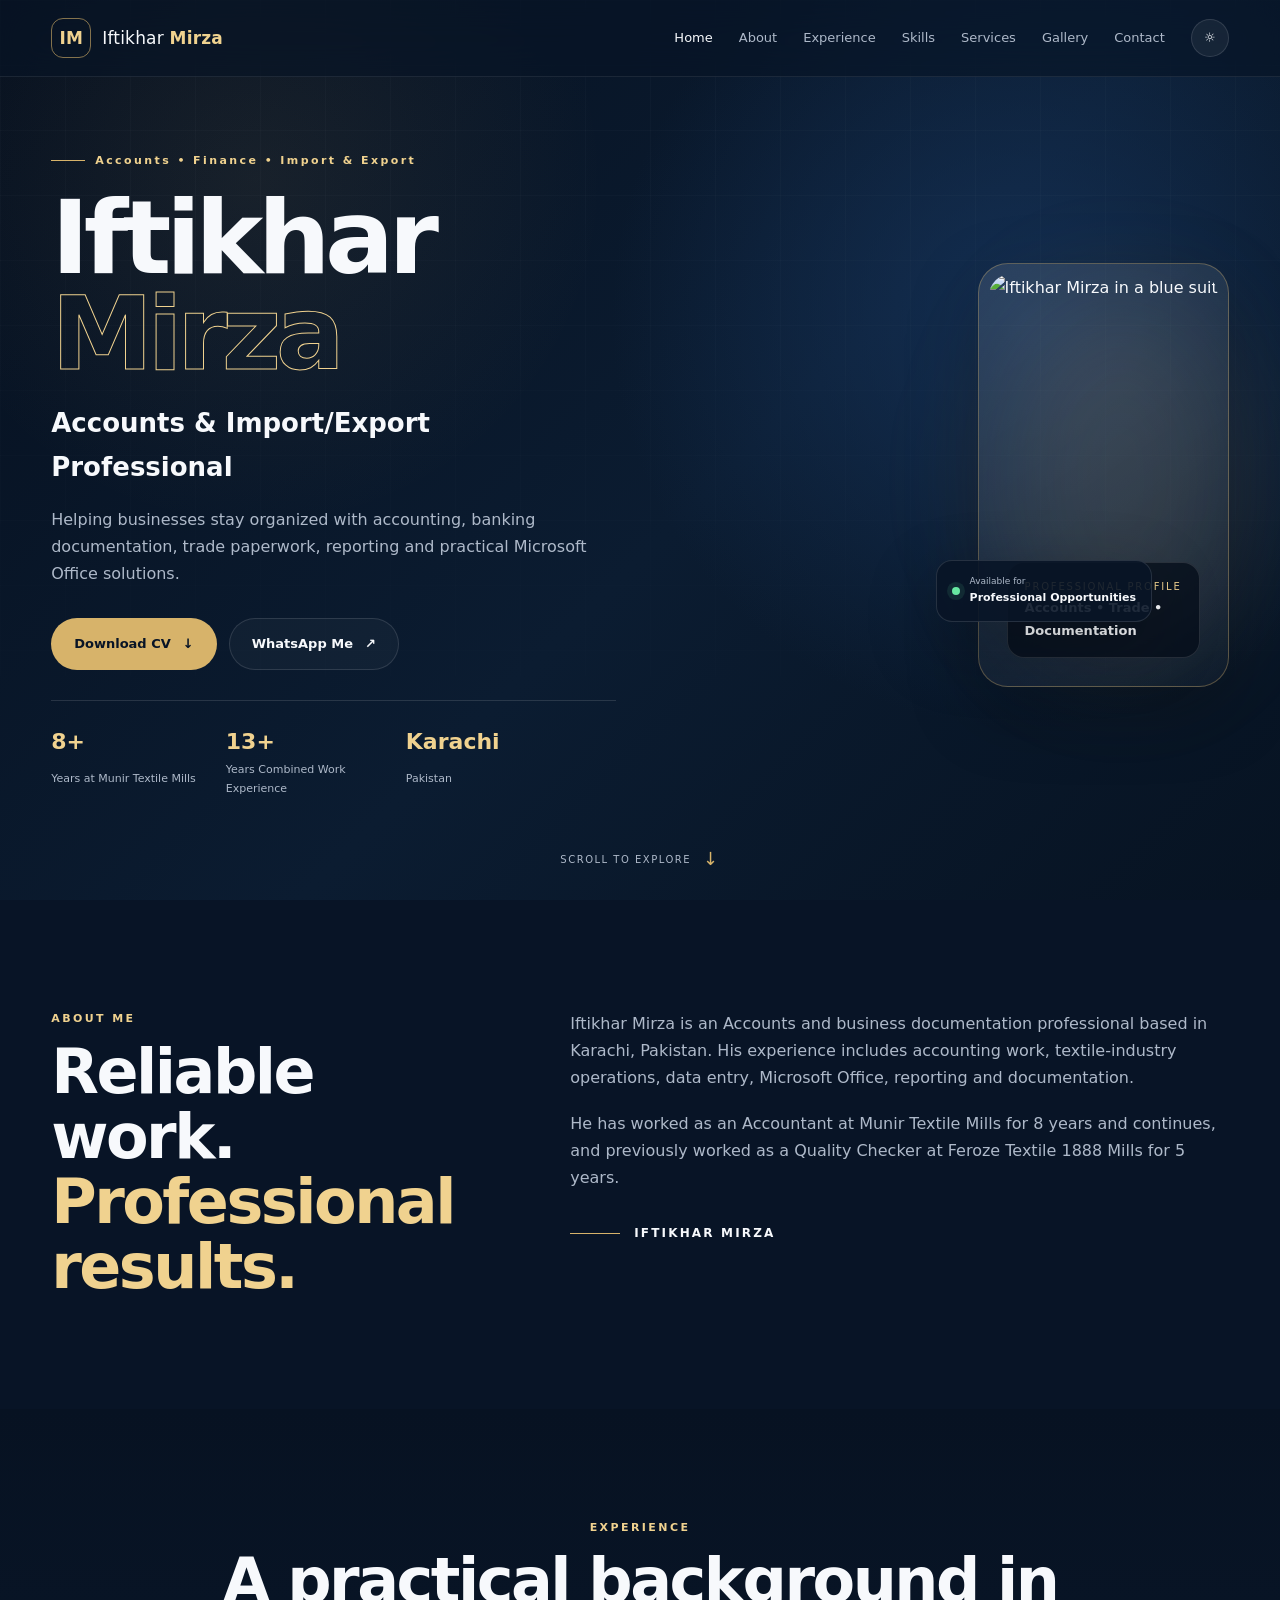
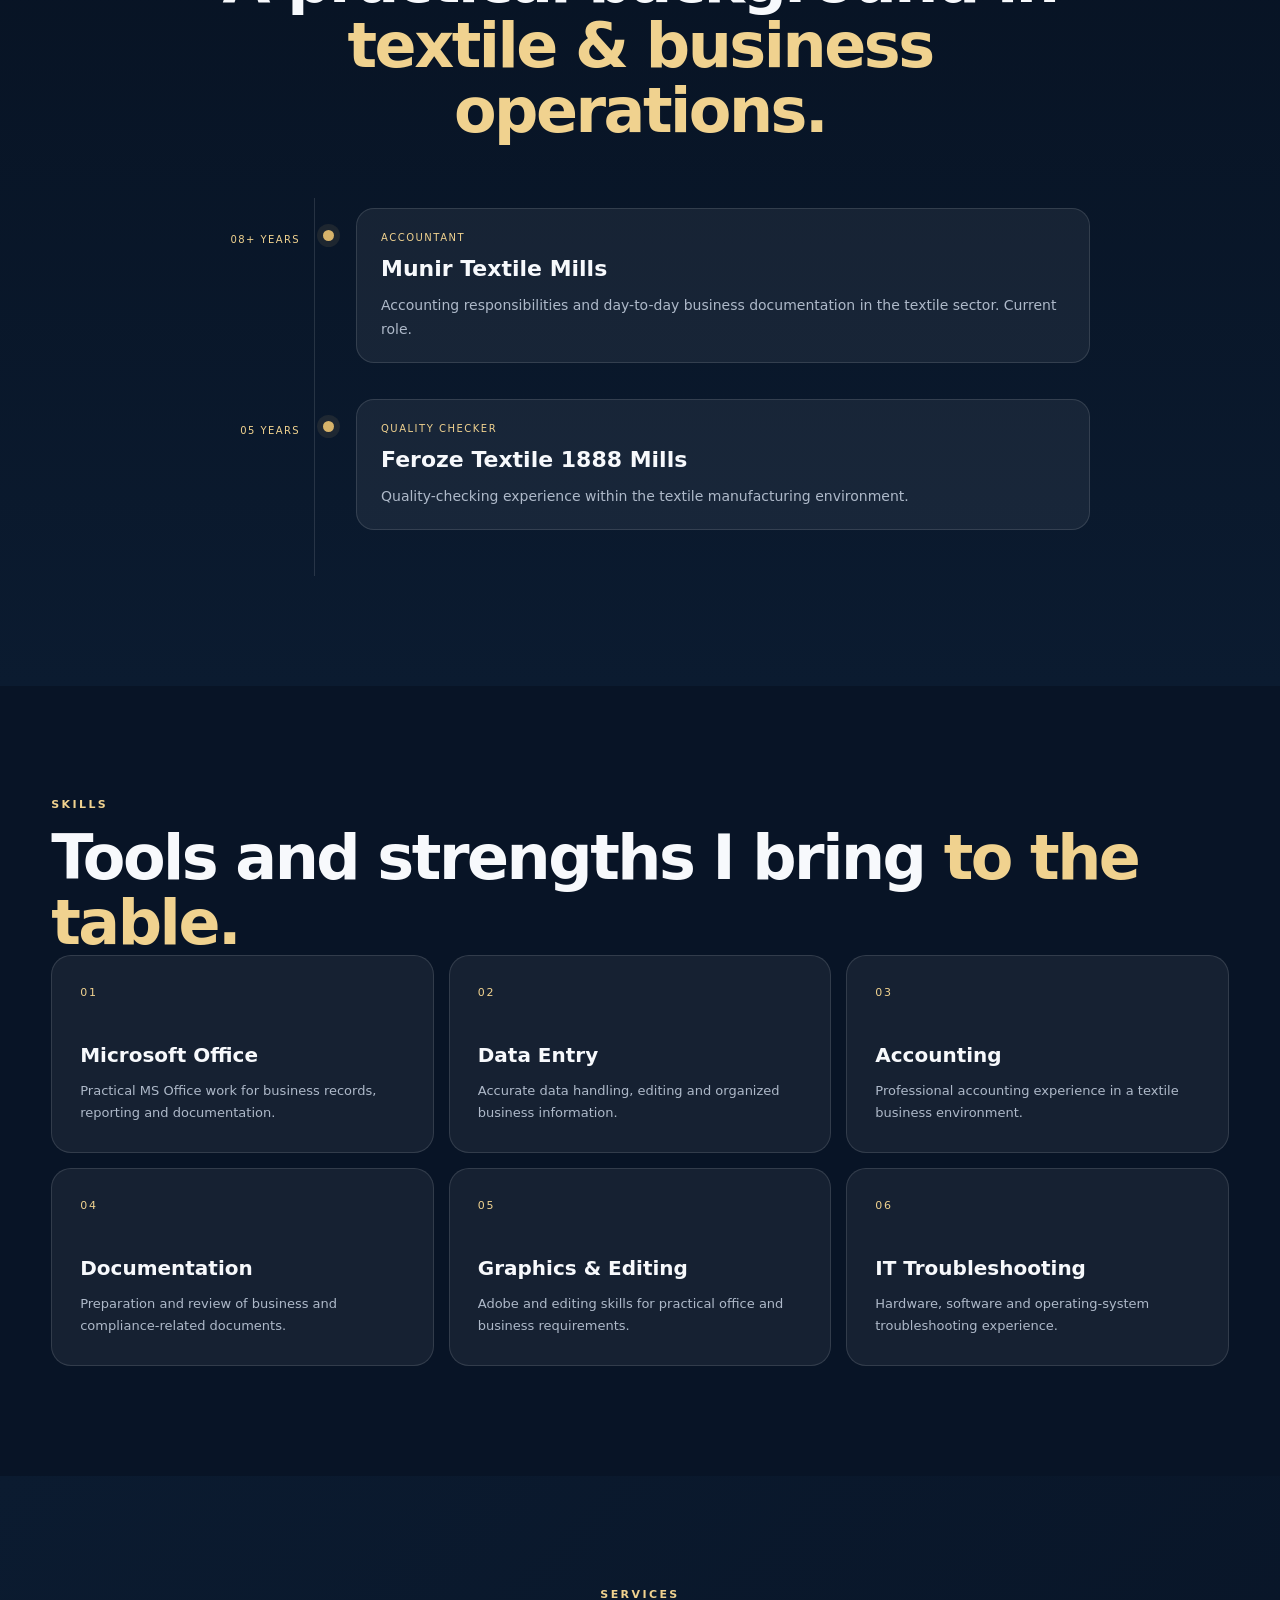
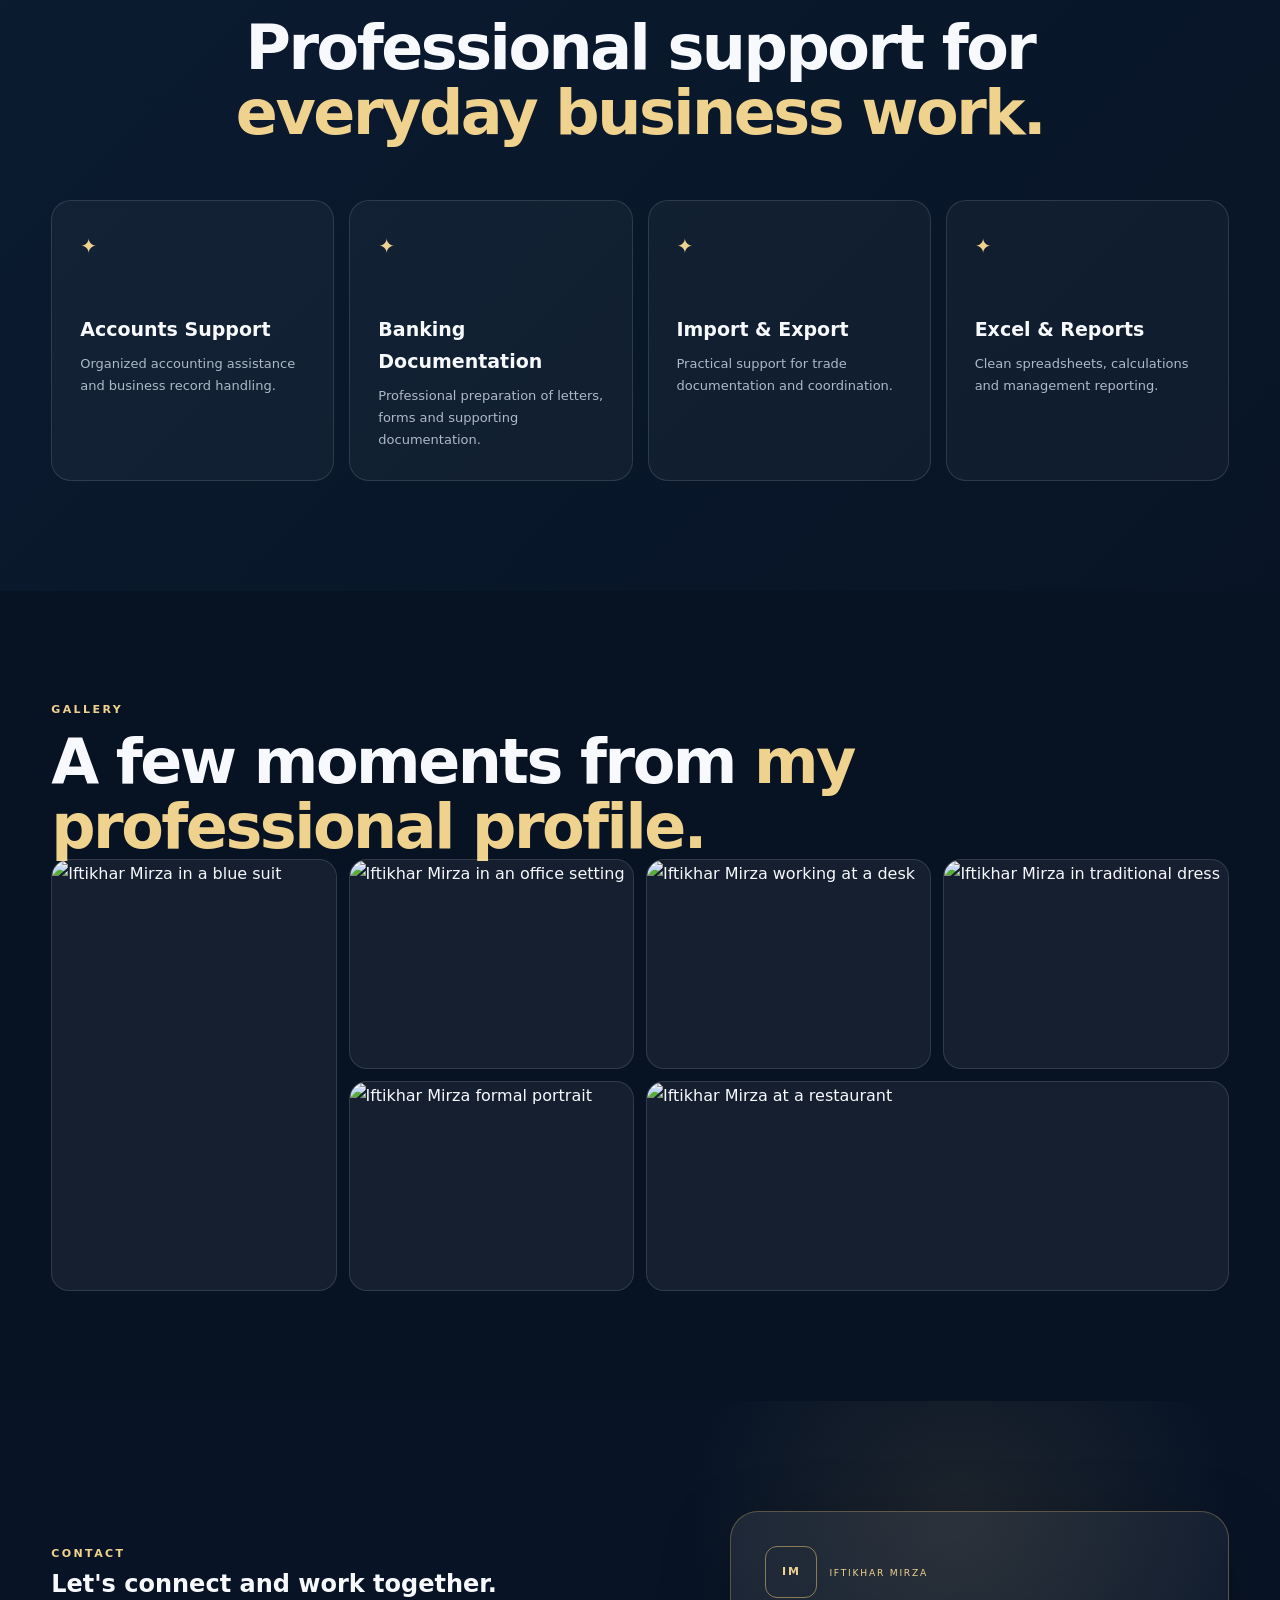
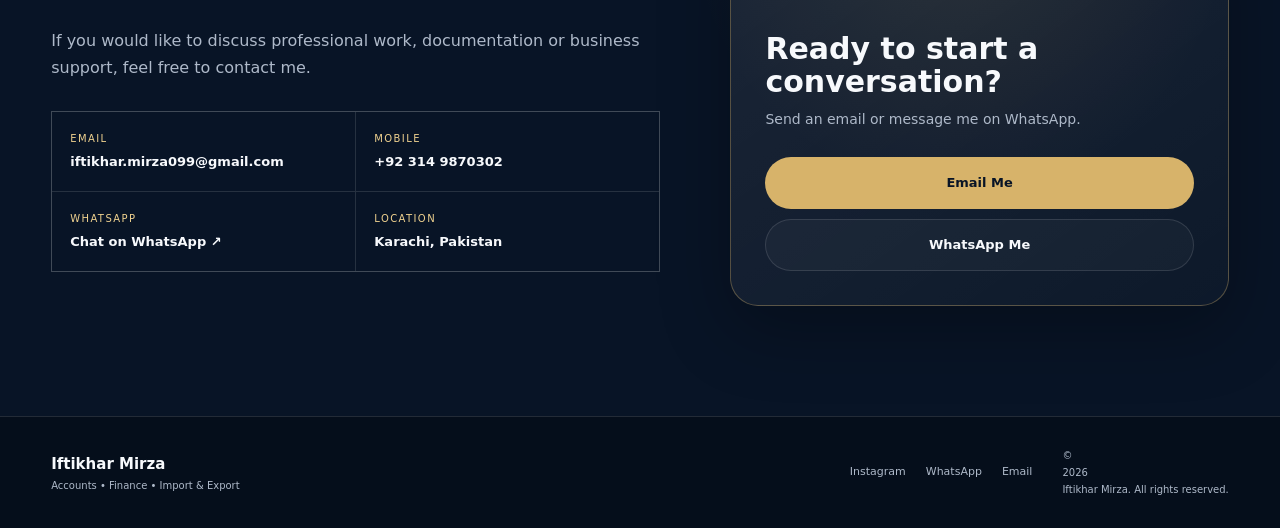
==== index.html @ 3fedbdc5 "Add files via upload" ====
<!DOCTYPE html>
<html lang="en">
<head>
  <meta charset="UTF-8" />
  <meta name="viewport" content="width=device-width, initial-scale=1.0" />
  <meta name="description" content="Iftikhar Mirza — Accounts, Finance and Import/Export professional based in Karachi, Pakistan." />
  <meta name="keywords" content="Iftikhar Mirza, Accounts, Finance, Import Export, Banking Documentation, Excel, Karachi" />
  <meta name="author" content="Iftikhar Mirza" />
  <meta name="theme-color" content="#081426" />
  <meta property="og:title" content="Iftikhar Mirza | Accounts & Import/Export Professional" />
  <meta property="og:description" content="Professional portfolio of Iftikhar Mirza." />
  <meta property="og:type" content="website" />
  <meta property="og:image" content="images/hero.jpg" />
  <title>Iftikhar Mirza | Accounts & Import/Export Professional</title>
  <link rel="icon" href="favicon.svg" type="image/svg+xml" />
  <link rel="stylesheet" href="style.css" />
</head>
<body>
  <div class="scroll-progress" id="scrollProgress"></div>

  <header class="site-header" id="top">
    <nav class="nav container">
      <a class="brand" href="#home" aria-label="Iftikhar Mirza home">
        <span class="brand-mark">IM</span>
        <span class="brand-text">Iftikhar <strong>Mirza</strong></span>
      </a>

      <button class="nav-toggle" id="navToggle" aria-label="Open menu" aria-expanded="false">
        <span></span><span></span><span></span>
      </button>

      <div class="nav-links" id="navLinks">
        <a class="active" href="#home">Home</a>
        <a href="#about">About</a>
        <a href="#experience">Experience</a>
        <a href="#skills">Skills</a>
        <a href="#services">Services</a>
        <a href="#gallery">Gallery</a>
        <a href="#contact">Contact</a>
        <button class="theme-toggle" id="themeToggle" aria-label="Toggle theme">☼</button>
      </div>
    </nav>
  </header>

  <main>
    <section class="hero" id="home">
      <div class="hero-bg"></div>
      <div class="container hero-grid">
        <div class="hero-copy reveal">
          <div class="eyebrow"><span></span> Accounts • Finance • Import & Export</div>
          <h1>Iftikhar <em>Mirza</em></h1>
          <p class="hero-title">Accounts & Import/Export Professional</p>
          <p class="hero-description">
            Helping businesses stay organized with accounting, banking documentation,
            trade paperwork, reporting and practical Microsoft Office solutions.
          </p>

          <div class="hero-actions">
            <a class="btn btn-primary" href="assets/iftikhar-cv.pdf" download>Download CV <span>↓</span></a>
            <a class="btn btn-outline" href="https://wa.me/923149870302" target="_blank" rel="noopener">WhatsApp Me <span>↗</span></a>
          </div>

          <div class="hero-meta">
            <div><strong>8+</strong><span>Years at Munir Textile Mills</span></div>
            <div><strong>13+</strong><span>Years Combined Work Experience</span></div>
            <div><strong>Karachi</strong><span>Pakistan</span></div>
          </div>
        </div>

        <div class="hero-photo-wrap reveal">
          <div class="photo-glow"></div>
          <div class="photo-frame">
            <img src="images/hero.jpg" alt="Iftikhar Mirza in a blue suit" />
            <div class="photo-caption">
              <span>Professional Profile</span>
              <strong>Accounts • Trade • Documentation</strong>
            </div>
          </div>
          <div class="floating-card">
            <span class="dot"></span>
            <div><small>Available for</small><strong>Professional Opportunities</strong></div>
          </div>
        </div>
      </div>
      <a class="scroll-hint" href="#about" aria-label="Scroll to about">Scroll to explore <span>↓</span></a>
    </section>

    <section class="section about" id="about">
      <div class="container two-col">
        <div class="section-heading reveal">
          <p class="kicker">ABOUT ME</p>
          <h2>Reliable work. <span>Professional results.</span></h2>
        </div>
        <div class="about-copy reveal">
          <p>
            Iftikhar Mirza is an Accounts and business documentation professional based in
            Karachi, Pakistan. His experience includes accounting work, textile-industry
            operations, data entry, Microsoft Office, reporting and documentation.
          </p>
          <p>
            He has worked as an Accountant at Munir Textile Mills for 8 years and continues,
            and previously worked as a Quality Checker at Feroze Textile 1888 Mills for 5 years.
          </p>
          <div class="signature-line"><span></span><strong>IFTIKHAR MIRZA</strong></div>
        </div>
      </div>
    </section>

    <section class="section dark-section" id="experience">
      <div class="container">
        <div class="section-heading centered reveal">
          <p class="kicker">EXPERIENCE</p>
          <h2>A practical background in <span>textile & business operations.</span></h2>
        </div>

        <div class="timeline">
          <article class="timeline-item reveal">
            <div class="timeline-year">08+ YEARS</div>
            <div class="timeline-dot"></div>
            <div class="timeline-card">
              <p class="role">Accountant</p>
              <h3>Munir Textile Mills</h3>
              <p>Accounting responsibilities and day-to-day business documentation in the textile sector. Current role.</p>
            </div>
          </article>

          <article class="timeline-item reveal">
            <div class="timeline-year">05 YEARS</div>
            <div class="timeline-dot"></div>
            <div class="timeline-card">
              <p class="role">Quality Checker</p>
              <h3>Feroze Textile 1888 Mills</h3>
              <p>Quality-checking experience within the textile manufacturing environment.</p>
            </div>
          </article>
        </div>
      </div>
    </section>

    <section class="section" id="skills">
      <div class="container">
        <div class="section-heading reveal">
          <p class="kicker">SKILLS</p>
          <h2>Tools and strengths I bring <span>to the table.</span></h2>
        </div>

        <div class="skill-grid">
          <article class="skill-card reveal"><div class="icon">01</div><h3>Microsoft Office</h3><p>Practical MS Office work for business records, reporting and documentation.</p></article>
          <article class="skill-card reveal"><div class="icon">02</div><h3>Data Entry</h3><p>Accurate data handling, editing and organized business information.</p></article>
          <article class="skill-card reveal"><div class="icon">03</div><h3>Accounting</h3><p>Professional accounting experience in a textile business environment.</p></article>
          <article class="skill-card reveal"><div class="icon">04</div><h3>Documentation</h3><p>Preparation and review of business and compliance-related documents.</p></article>
          <article class="skill-card reveal"><div class="icon">05</div><h3>Graphics & Editing</h3><p>Adobe and editing skills for practical office and business requirements.</p></article>
          <article class="skill-card reveal"><div class="icon">06</div><h3>IT Troubleshooting</h3><p>Hardware, software and operating-system troubleshooting experience.</p></article>
        </div>
      </div>
    </section>

    <section class="section services" id="services">
      <div class="container">
        <div class="section-heading centered reveal">
          <p class="kicker">SERVICES</p>
          <h2>Professional support for <span>everyday business work.</span></h2>
        </div>

        <div class="service-grid">
          <article class="service-card reveal"><span>✦</span><h3>Accounts Support</h3><p>Organized accounting assistance and business record handling.</p></article>
          <article class="service-card reveal"><span>✦</span><h3>Banking Documentation</h3><p>Professional preparation of letters, forms and supporting documentation.</p></article>
          <article class="service-card reveal"><span>✦</span><h3>Import & Export</h3><p>Practical support for trade documentation and coordination.</p></article>
          <article class="service-card reveal"><span>✦</span><h3>Excel & Reports</h3><p>Clean spreadsheets, calculations and management reporting.</p></article>
        </div>
      </div>
    </section>

    <section class="section gallery" id="gallery">
      <div class="container">
        <div class="section-heading reveal">
          <p class="kicker">GALLERY</p>
          <h2>A few moments from <span>my professional profile.</span></h2>
        </div>
        <div class="gallery-grid">
          <figure class="gallery-item tall reveal"><img src="images/gallery/blue-suit.jpg" alt="Iftikhar Mirza in a blue suit" loading="lazy"></figure>
          <figure class="gallery-item reveal"><img src="images/gallery/executive-office.jpg" alt="Iftikhar Mirza in an office setting" loading="lazy"></figure>
          <figure class="gallery-item reveal"><img src="images/gallery/workspace.jpg" alt="Iftikhar Mirza working at a desk" loading="lazy"></figure>
          <figure class="gallery-item reveal"><img src="images/gallery/traditional.jpg" alt="Iftikhar Mirza in traditional dress" loading="lazy"></figure>
          <figure class="gallery-item reveal"><img src="images/gallery/dark-portrait.jpg" alt="Iftikhar Mirza formal portrait" loading="lazy"></figure>
          <figure class="gallery-item wide reveal"><img src="images/gallery/restaurant.jpg" alt="Iftikhar Mirza at a restaurant" loading="lazy"></figure>
        </div>
      </div>
    </section>

    <section class="section contact-section" id="contact">
      <div class="container contact-grid">
        <div class="contact-copy reveal">
          <p class="kicker">CONTACT</p>
          <h2>Let's connect and <span>work together.</span></h2>
          <p>If you would like to discuss professional work, documentation or business support, feel free to contact me.</p>

          <div class="contact-list">
            <a href="mailto:iftikhar.mirza099@gmail.com"><small>Email</small><strong>iftikhar.mirza099@gmail.com</strong></a>
            <a href="tel:+923149870302"><small>Mobile</small><strong>+92 314 9870302</strong></a>
            <a href="https://wa.me/923149870302" target="_blank" rel="noopener"><small>WhatsApp</small><strong>Chat on WhatsApp ↗</strong></a>
            <div><small>Location</small><strong>Karachi, Pakistan</strong></div>
          </div>
        </div>

        <div class="contact-card reveal">
          <div class="contact-card-top"><span>IM</span><small>IFTIKHAR MIRZA</small></div>
          <h3>Ready to start a conversation?</h3>
          <p>Send an email or message me on WhatsApp.</p>
          <div class="contact-buttons">
            <a class="btn btn-primary full" href="mailto:iftikhar.mirza099@gmail.com">Email Me</a>
            <a class="btn btn-outline full" href="https://wa.me/923149870302" target="_blank" rel="noopener">WhatsApp Me</a>
          </div>
        </div>
      </div>
    </section>
  </main>

  <footer class="footer">
    <div class="container footer-inner">
      <div><strong>Iftikhar Mirza</strong><span>Accounts • Finance • Import & Export</span></div>
      <div class="socials">
        <a href="https://www.instagram.com/mirzaiftikharh" target="_blank" rel="noopener">Instagram</a>
        <a href="https://wa.me/923149870302" target="_blank" rel="noopener">WhatsApp</a>
        <a href="mailto:iftikhar.mirza099@gmail.com">Email</a>
      </div>
      <p>© <span id="year"></span> Iftikhar Mirza. All rights reserved.</p>
    </div>
  </footer>

  <script src="script.js"></script>
</body>
</html>
---- style.css ----
:root{
  --navy:#081426;--navy2:#0d1d33;--blue:#17365f;--gold:#d7b36a;--gold2:#f0d28f;
  --white:#f7f9fc;--muted:#aeb9c9;--line:rgba(255,255,255,.12);--card:rgba(255,255,255,.06);
  --shadow:0 24px 70px rgba(0,0,0,.28);--radius:24px;
}
*{box-sizing:border-box;margin:0;padding:0}
html{scroll-behavior:smooth}
body{font-family:Inter,ui-sans-serif,system-ui,-apple-system,BlinkMacSystemFont,"Segoe UI",sans-serif;background:var(--navy);color:var(--white);line-height:1.7;overflow-x:hidden}
body.light{--navy:#f4f6f9;--navy2:#fff;--white:#0b1728;--muted:#536174;--line:rgba(8,20,38,.12);--card:rgba(8,20,38,.045);--shadow:0 24px 70px rgba(15,32,56,.13)}
a{color:inherit;text-decoration:none}
img{display:block;width:100%}
button{font:inherit}
.container{width:min(1180px,92%);margin:auto}
.scroll-progress{position:fixed;top:0;left:0;height:3px;background:linear-gradient(90deg,var(--gold),#fff0ba);width:0;z-index:1000}
.site-header{position:fixed;top:0;left:0;width:100%;z-index:100;background:rgba(8,20,38,.62);backdrop-filter:blur(18px);border-bottom:1px solid rgba(255,255,255,.08)}
body.light .site-header{background:rgba(244,246,249,.78)}
.nav{height:76px;display:flex;align-items:center;justify-content:space-between}
.brand{display:flex;align-items:center;gap:11px;font-size:17px;letter-spacing:.2px}
.brand-mark,.contact-card-top span{display:grid;place-items:center;width:40px;height:40px;border:1px solid rgba(215,179,106,.6);color:var(--gold2);font-weight:800;border-radius:12px}
.brand-text strong{color:var(--gold2)}
.nav-links{display:flex;align-items:center;gap:26px;font-size:13px;color:var(--muted)}
.nav-links a{transition:.25s}
.nav-links a:hover,.nav-links a.active{color:var(--white)}
.theme-toggle{border:1px solid var(--line);background:var(--card);color:var(--white);width:38px;height:38px;border-radius:50%;cursor:pointer}
.nav-toggle{display:none;border:0;background:none;color:var(--white);gap:5px;flex-direction:column}
.nav-toggle span{width:25px;height:2px;background:currentColor}
.hero{min-height:100vh;position:relative;display:flex;align-items:center;padding:120px 0 70px;overflow:hidden}
.hero-bg{position:absolute;inset:0;background:radial-gradient(circle at 80% 35%,rgba(23,54,95,.72),transparent 35%),radial-gradient(circle at 20% 20%,rgba(215,179,106,.08),transparent 28%),linear-gradient(135deg,#06101f,#0b1c31 55%,#071322)}
.hero-bg:after{content:"";position:absolute;inset:0;background-image:linear-gradient(rgba(255,255,255,.025) 1px,transparent 1px),linear-gradient(90deg,rgba(255,255,255,.025) 1px,transparent 1px);background-size:65px 65px;mask-image:linear-gradient(to bottom,black,transparent)}
.hero-grid{position:relative;z-index:1;display:grid;grid-template-columns:1.02fr .98fr;gap:70px;align-items:center}
.eyebrow,.kicker{font-size:11px;letter-spacing:.22em;color:var(--gold2);font-weight:700}
.eyebrow{display:flex;align-items:center;gap:10px;margin-bottom:20px}
.eyebrow span{width:34px;height:1px;background:var(--gold)}
h1{font-size:clamp(58px,8vw,104px);line-height:.94;letter-spacing:-.055em;margin-bottom:18px}
h1 em{font-style:normal;color:transparent;-webkit-text-stroke:1px var(--gold2)}
.hero-title{font-size:clamp(18px,2.2vw,26px);font-weight:600;margin-bottom:17px}
.hero-description{max-width:610px;color:var(--muted);font-size:16px}
.hero-actions{display:flex;gap:12px;flex-wrap:wrap;margin:30px 0}
.btn{display:inline-flex;align-items:center;justify-content:center;gap:12px;min-height:52px;padding:0 22px;border-radius:999px;border:1px solid transparent;font-size:13px;font-weight:700;transition:.25s;cursor:pointer}
.btn-primary{background:var(--gold);color:#081426}
.btn-primary:hover{transform:translateY(-2px);background:var(--gold2);box-shadow:0 12px 30px rgba(215,179,106,.18)}
.btn-outline{border-color:var(--line);background:rgba(255,255,255,.03);color:var(--white)}
.btn-outline:hover{transform:translateY(-2px);border-color:rgba(215,179,106,.6)}
.hero-meta{display:flex;gap:30px;flex-wrap:wrap;border-top:1px solid var(--line);padding-top:22px}
.hero-meta div{display:grid;gap:1px}
.hero-meta strong{font-size:22px;color:var(--gold2)}
.hero-meta span{font-size:11px;color:var(--muted);max-width:150px}
.hero-photo-wrap{position:relative;max-width:510px;margin-left:auto}
.photo-glow{position:absolute;inset:7% -8% 5% 7%;background:rgba(215,179,106,.13);filter:blur(55px);border-radius:50%}
.photo-frame{position:relative;z-index:1;border:1px solid rgba(215,179,106,.35);padding:10px;border-radius:30px;background:linear-gradient(145deg,rgba(255,255,255,.1),rgba(255,255,255,.02));box-shadow:var(--shadow)}
.photo-frame img{aspect-ratio:585/1024;object-fit:cover;border-radius:22px}
.photo-caption{position:absolute;left:28px;right:28px;bottom:28px;padding:15px 17px;background:rgba(4,12,24,.72);backdrop-filter:blur(14px);border:1px solid rgba(255,255,255,.12);border-radius:17px;display:grid;gap:2px}
.photo-caption span{font-size:10px;color:var(--gold2);letter-spacing:.18em;text-transform:uppercase}
.photo-caption strong{font-size:13px}
.floating-card{position:absolute;z-index:2;left:-42px;bottom:65px;background:rgba(8,20,38,.9);border:1px solid var(--line);border-radius:16px;padding:13px 15px;display:flex;gap:10px;align-items:center;box-shadow:var(--shadow)}
.floating-card small,.floating-card strong{display:block}
.floating-card small{color:var(--muted);font-size:9px}
.floating-card strong{font-size:11px}
.dot{width:8px;height:8px;background:#67e8a1;border-radius:50%;box-shadow:0 0 0 5px rgba(103,232,161,.1)}
.scroll-hint{position:absolute;bottom:25px;left:50%;transform:translateX(-50%);font-size:10px;color:var(--muted);letter-spacing:.15em;text-transform:uppercase;display:flex;gap:12px;align-items:center}
.scroll-hint span{color:var(--gold);font-size:18px}
.section{padding:110px 0}
.two-col{display:grid;grid-template-columns:.8fr 1.2fr;gap:80px}
.section-heading h2{font-size:clamp(38px,5vw,62px);line-height:1.05;letter-spacing:-.04em;margin-top:10px}
.section-heading h2 span{color:var(--gold2)}
.about-copy{color:var(--muted);font-size:16px;max-width:680px}
.about-copy p+p{margin-top:18px}
.signature-line{display:flex;align-items:center;gap:14px;margin-top:32px;color:var(--white);font-size:12px;letter-spacing:.18em}
.signature-line span{width:50px;height:1px;background:var(--gold)}
.dark-section{background:linear-gradient(180deg,#071222,#0b1b30)}
.centered{text-align:center;max-width:850px;margin:0 auto 55px}
.timeline{position:relative;max-width:900px;margin:auto;padding:10px 0}
.timeline:before{content:"";position:absolute;left:124px;top:0;bottom:0;width:1px;background:var(--line)}
.timeline-item{display:grid;grid-template-columns:110px 28px 1fr;gap:14px;align-items:start;margin:0 0 36px}
.timeline-year{font-size:10px;color:var(--gold2);letter-spacing:.14em;padding-top:23px;text-align:right}
.timeline-dot{width:11px;height:11px;background:var(--gold);border-radius:50%;margin:22px auto 0;box-shadow:0 0 0 6px rgba(215,179,106,.1);z-index:1}
.timeline-card{padding:20px 24px;border:1px solid var(--line);background:var(--card);border-radius:18px}
.timeline-card .role{font-size:10px;letter-spacing:.15em;color:var(--gold2);text-transform:uppercase}
.timeline-card h3{font-size:22px;margin:4px 0 7px}
.timeline-card p:last-child{color:var(--muted);font-size:14px}
.skill-grid{display:grid;grid-template-columns:repeat(3,1fr);gap:15px}
.skill-card{padding:28px;border:1px solid var(--line);border-radius:20px;background:var(--card);transition:.25s}
.skill-card:hover{transform:translateY(-5px);border-color:rgba(215,179,106,.42)}
.skill-card .icon{color:var(--gold2);font-size:11px;letter-spacing:.16em;margin-bottom:35px}
.skill-card h3{font-size:20px;margin-bottom:8px}
.skill-card p,.service-card p{color:var(--muted);font-size:13px}
.services{background:linear-gradient(135deg,#0b1b30,#081426)}
.service-grid{display:grid;grid-template-columns:repeat(4,1fr);gap:15px}
.service-card{padding:28px;border:1px solid var(--line);border-radius:20px;background:rgba(255,255,255,.035);min-height:230px}
.service-card>span{color:var(--gold2);font-size:20px}
.service-card h3{margin:50px 0 8px;font-size:19px}
.gallery{background:#071222}
.gallery-grid{display:grid;grid-template-columns:repeat(4,1fr);grid-auto-rows:210px;gap:12px}
.gallery-item{overflow:hidden;border-radius:18px;border:1px solid var(--line);background:var(--card)}
.gallery-item img{height:100%;object-fit:cover;transition:transform .5s}
.gallery-item:hover img{transform:scale(1.04)}
.gallery-item.tall{grid-row:span 2}
.gallery-item.wide{grid-column:span 2}
.contact-section{background:radial-gradient(circle at 75% 20%,rgba(215,179,106,.1),transparent 25%)}
.contact-grid{display:grid;grid-template-columns:1.1fr .9fr;gap:70px;align-items:center}
.contact-copy>p:not(.kicker){color:var(--muted);max-width:610px;margin:22px 0}
.contact-list{display:grid;grid-template-columns:1fr 1fr;gap:1px;margin-top:30px;background:var(--line);border:1px solid var(--line)}
.contact-list>*{padding:18px;background:var(--navy)}
.contact-list small,.contact-list strong{display:block}
.contact-list small{font-size:10px;color:var(--gold2);text-transform:uppercase;letter-spacing:.14em}
.contact-list strong{font-size:13px;margin-top:4px;word-break:break-word}
.contact-card{border:1px solid rgba(215,179,106,.35);background:linear-gradient(145deg,rgba(255,255,255,.08),rgba(255,255,255,.025));border-radius:28px;padding:34px;box-shadow:var(--shadow)}
.contact-card-top{display:flex;align-items:center;gap:12px;color:var(--gold2);font-size:11px;letter-spacing:.16em}
.contact-card-top span{width:52px;height:52px}
.contact-card h3{font-size:30px;line-height:1.1;margin:34px 0 10px}
.contact-card p{color:var(--muted);font-size:14px}
.contact-buttons{display:grid;gap:10px;margin-top:25px}
.full{width:100%}
.footer{padding:30px 0;border-top:1px solid var(--line);background:#050e1b}
.footer-inner{display:grid;grid-template-columns:1fr auto auto;gap:30px;align-items:center}
.footer strong,.footer span{display:block}
.footer strong{font-size:15px}
.footer span,.footer p{font-size:10px;color:var(--muted)}
.socials{display:flex;gap:20px;font-size:11px;color:var(--muted)}
.socials a:hover{color:var(--gold2)}
.reveal{opacity:0;transform:translateY(20px);transition:opacity .8s ease,transform .8s ease}
.reveal.show{opacity:1;transform:none}
@media(max-width:900px){
  .nav-links{position:absolute;top:76px;left:4%;right:4%;padding:18px;display:none;flex-direction:column;align-items:stretch;background:var(--navy2);border:1px solid var(--line);border-radius:18px}
  .nav-links.open{display:flex}.nav-links a{padding:8px}.theme-toggle{align-self:flex-start}
  .nav-toggle{display:flex}
  .hero-grid,.two-col,.contact-grid{grid-template-columns:1fr}
  .hero-grid{gap:45px}.hero-photo-wrap{margin:auto}.floating-card{left:10px}
  .skill-grid{grid-template-columns:repeat(2,1fr)}.service-grid{grid-template-columns:repeat(2,1fr)}
  .footer-inner{grid-template-columns:1fr}.socials{order:3}
}
@media(max-width:600px){
  .nav{height:68px}.site-header{background:rgba(8,20,38,.88)}
  .hero{padding-top:100px}.hero-meta{gap:18px}.hero-meta div{min-width:42%}
  .section{padding:80px 0}.section-heading h2{font-size:40px}
  .skill-grid,.service-grid,.contact-list{grid-template-columns:1fr}
  .gallery-grid{grid-template-columns:1fr 1fr;grid-auto-rows:190px}
  .gallery-item.tall{grid-row:span 2}.gallery-item.wide{grid-column:span 2}
  .photo-frame{padding:7px;border-radius:22px}.photo-frame img{border-radius:17px}
  .floating-card{bottom:25px;left:8px}.scroll-hint{display:none}
  .timeline:before{left:13px}.timeline-item{grid-template-columns:28px 1fr;gap:12px}.timeline-year{grid-column:2;text-align:left;padding-top:0;order:1}.timeline-dot{grid-column:1;grid-row:2;margin-top:24px}.timeline-card{grid-column:2;grid-row:2}
}
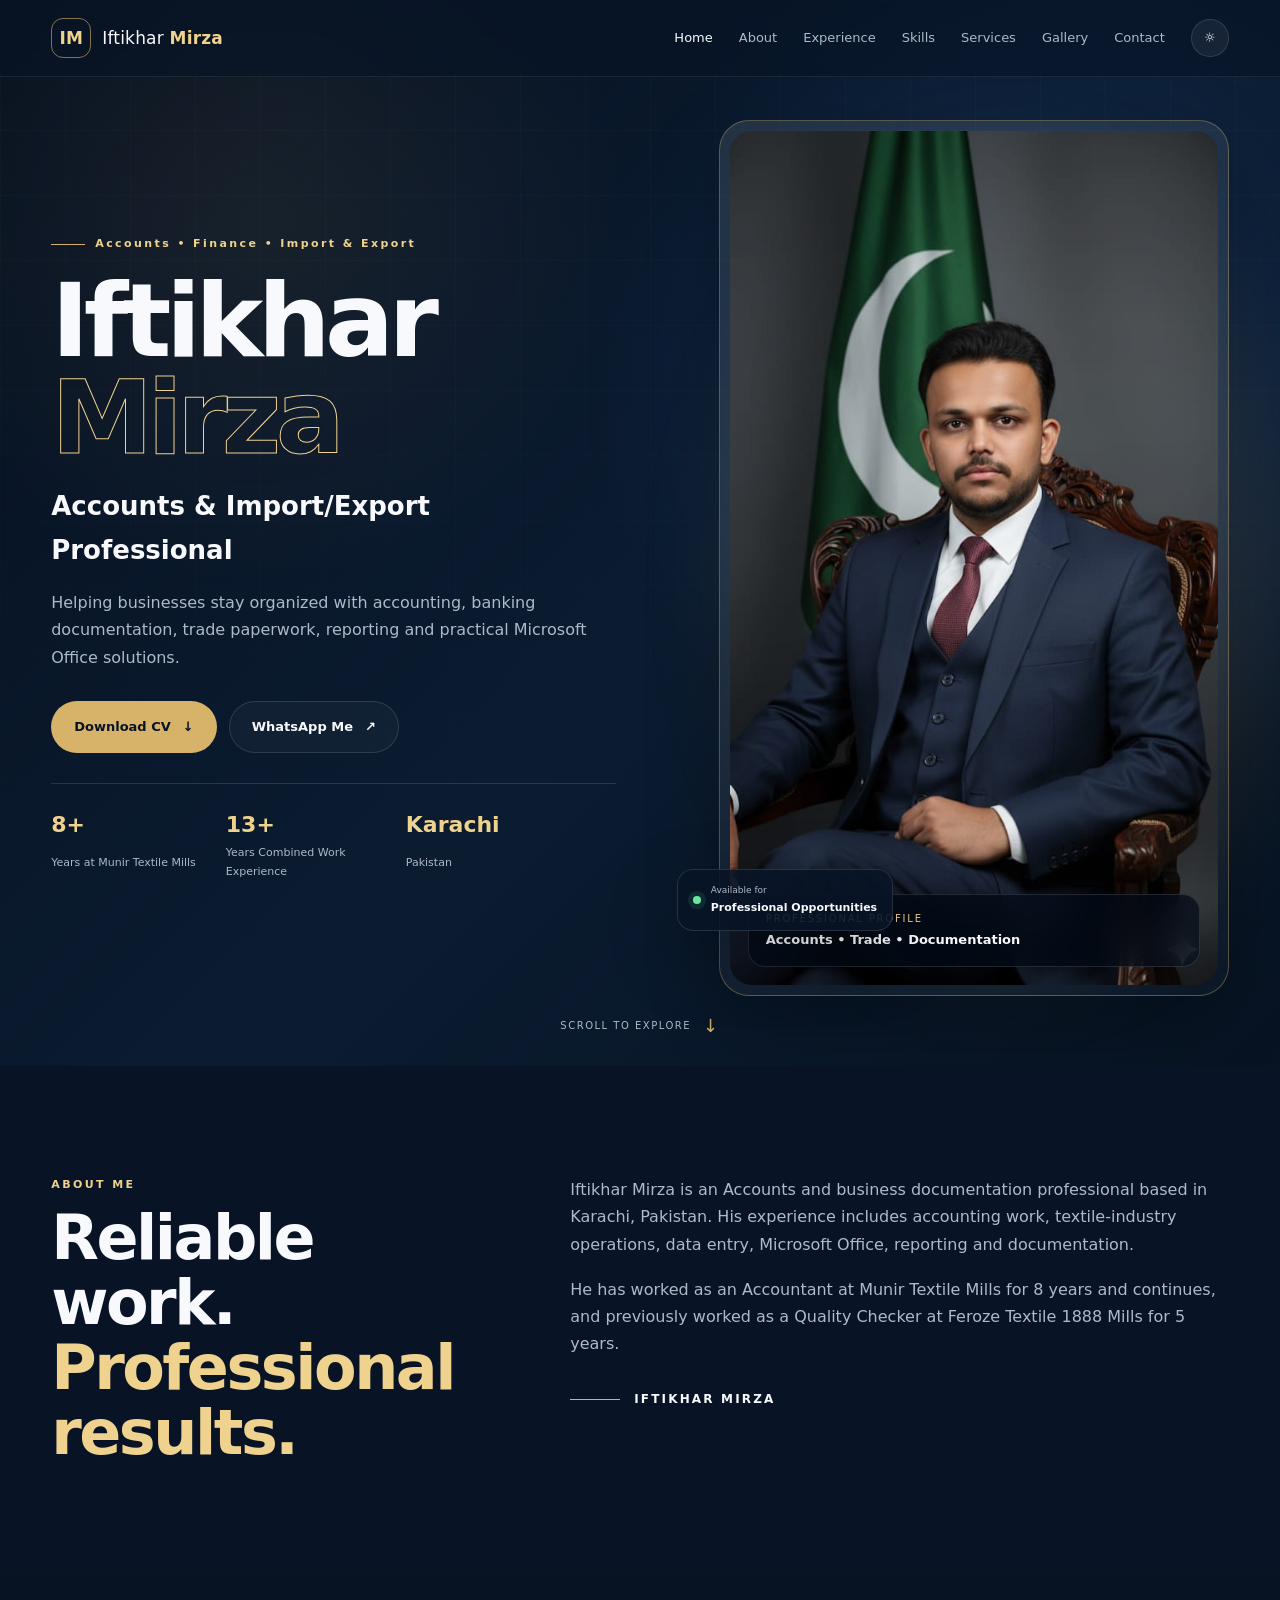
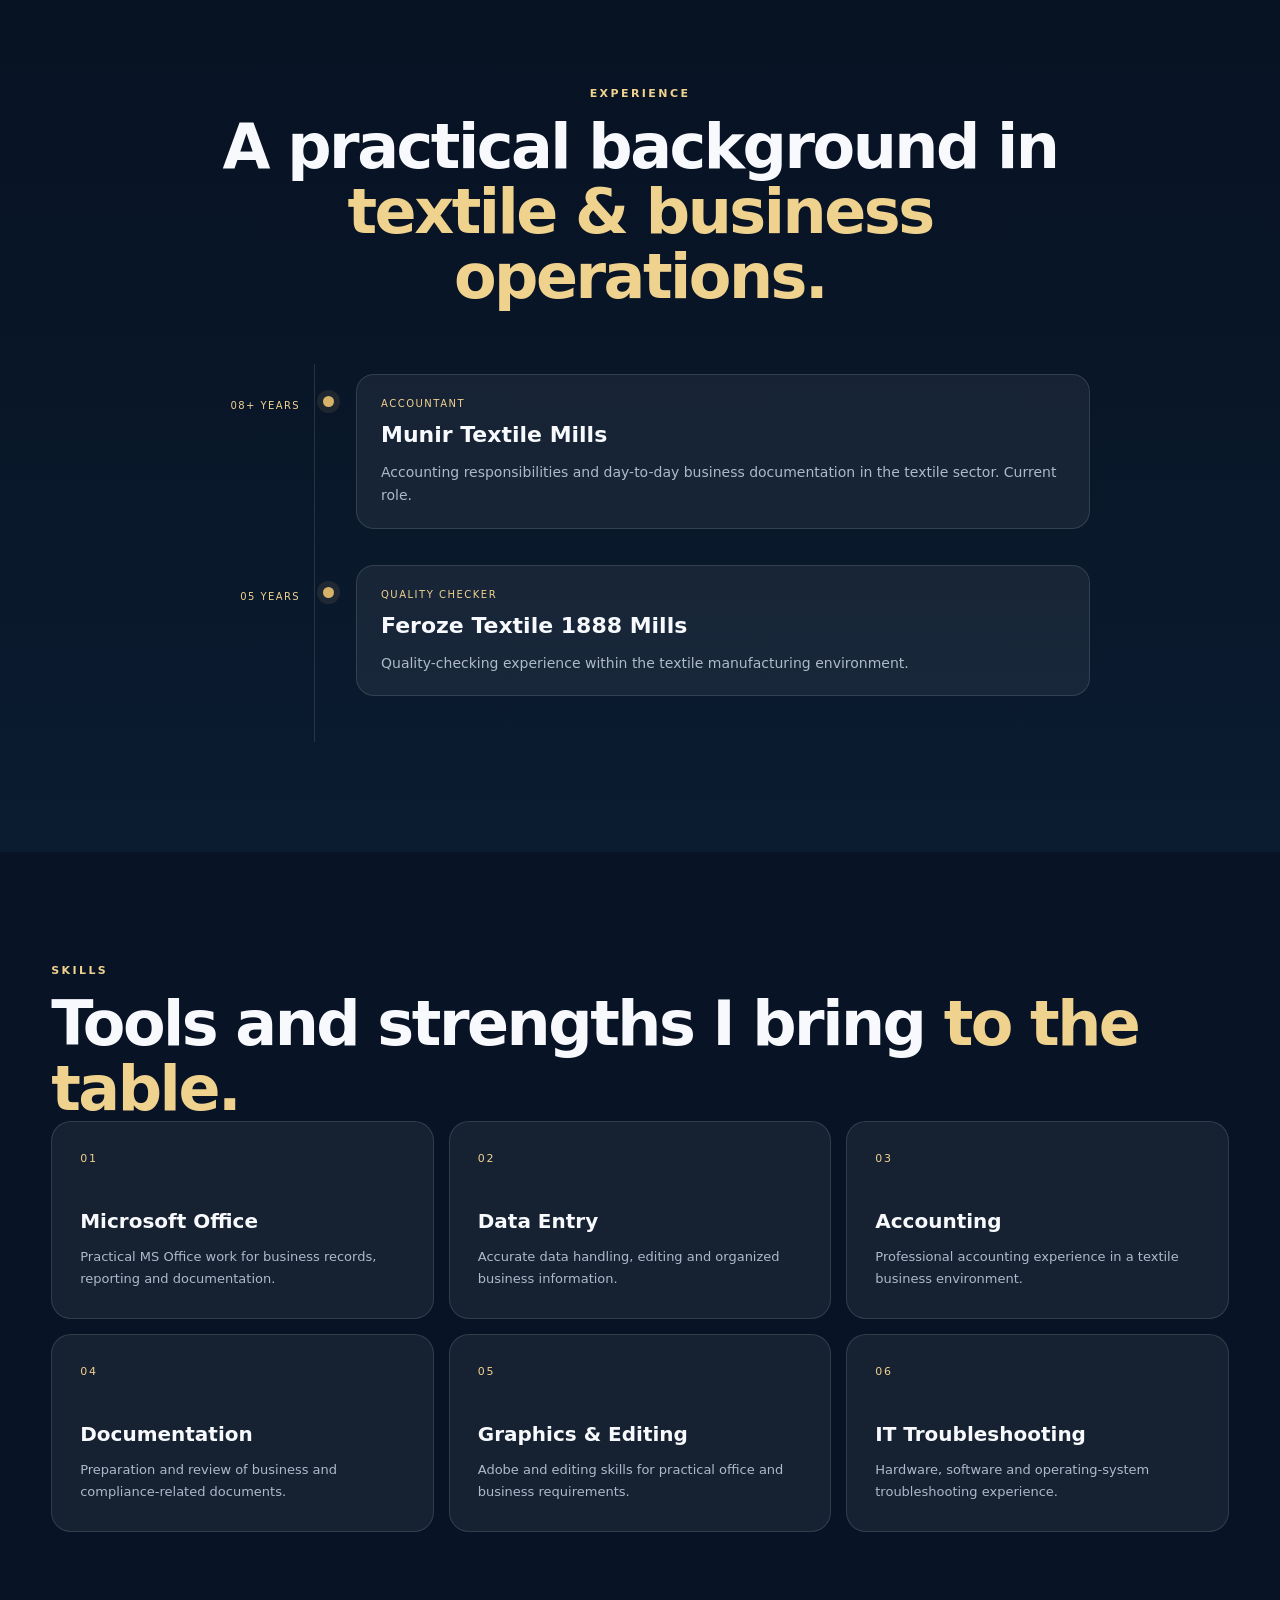
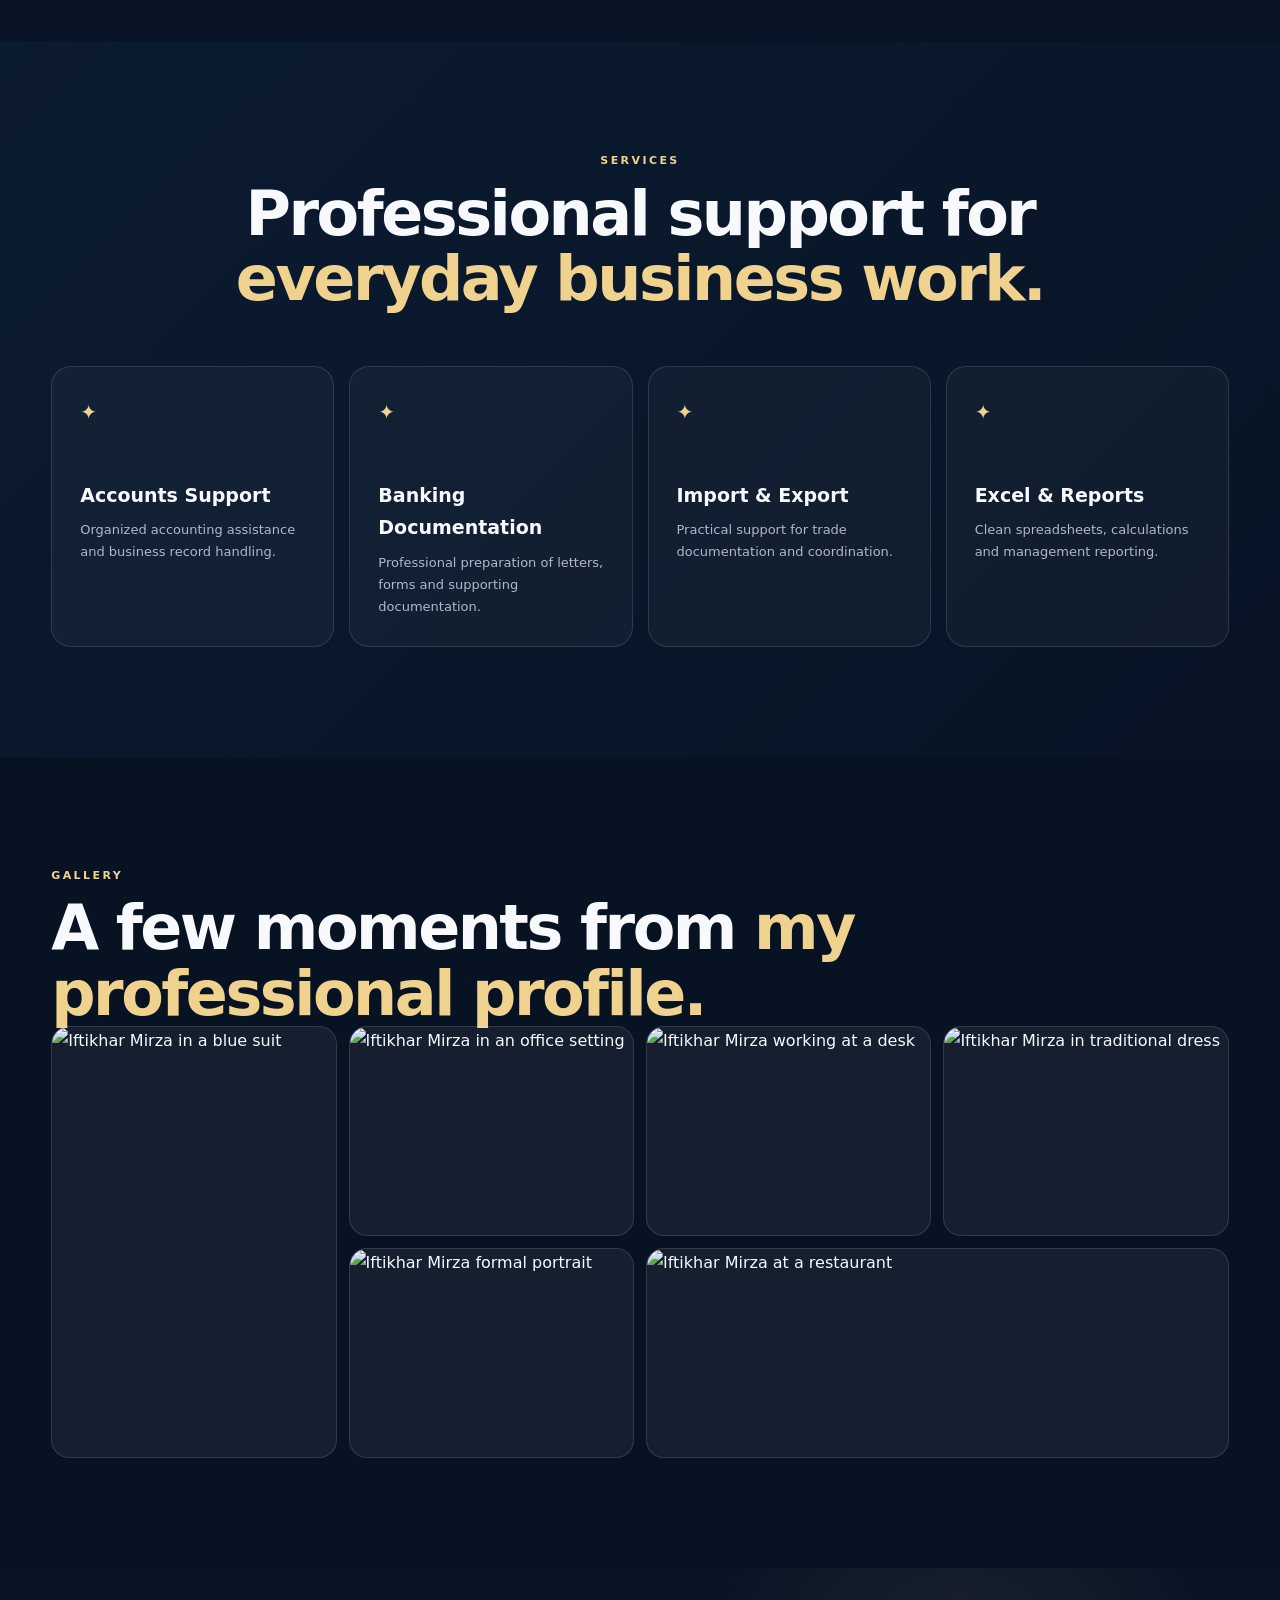
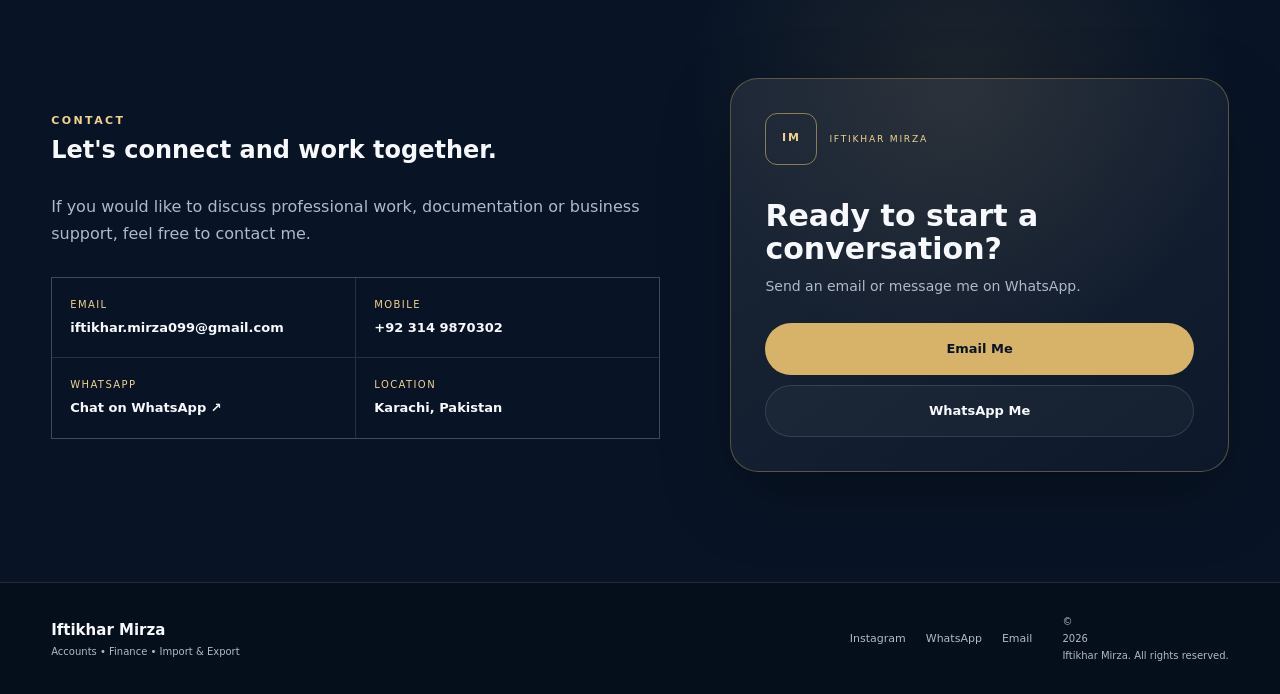
==== commit 6288ef8a: "Add files via upload" ====
--- a/index.html
+++ b/index.html
@@ -70,7 +70,7 @@
         <div class="hero-photo-wrap reveal">
           <div class="photo-glow"></div>
           <div class="photo-frame">
-            <img src="images/hero.jpg" alt="Iftikhar Mirza in a blue suit" />
+            <img src="blue-suit.jpg" alt="Iftikhar Mirza in a blue suit" />
             <div class="photo-caption">
               <span>Professional Profile</span>
               <strong>Accounts • Trade • Documentation</strong>
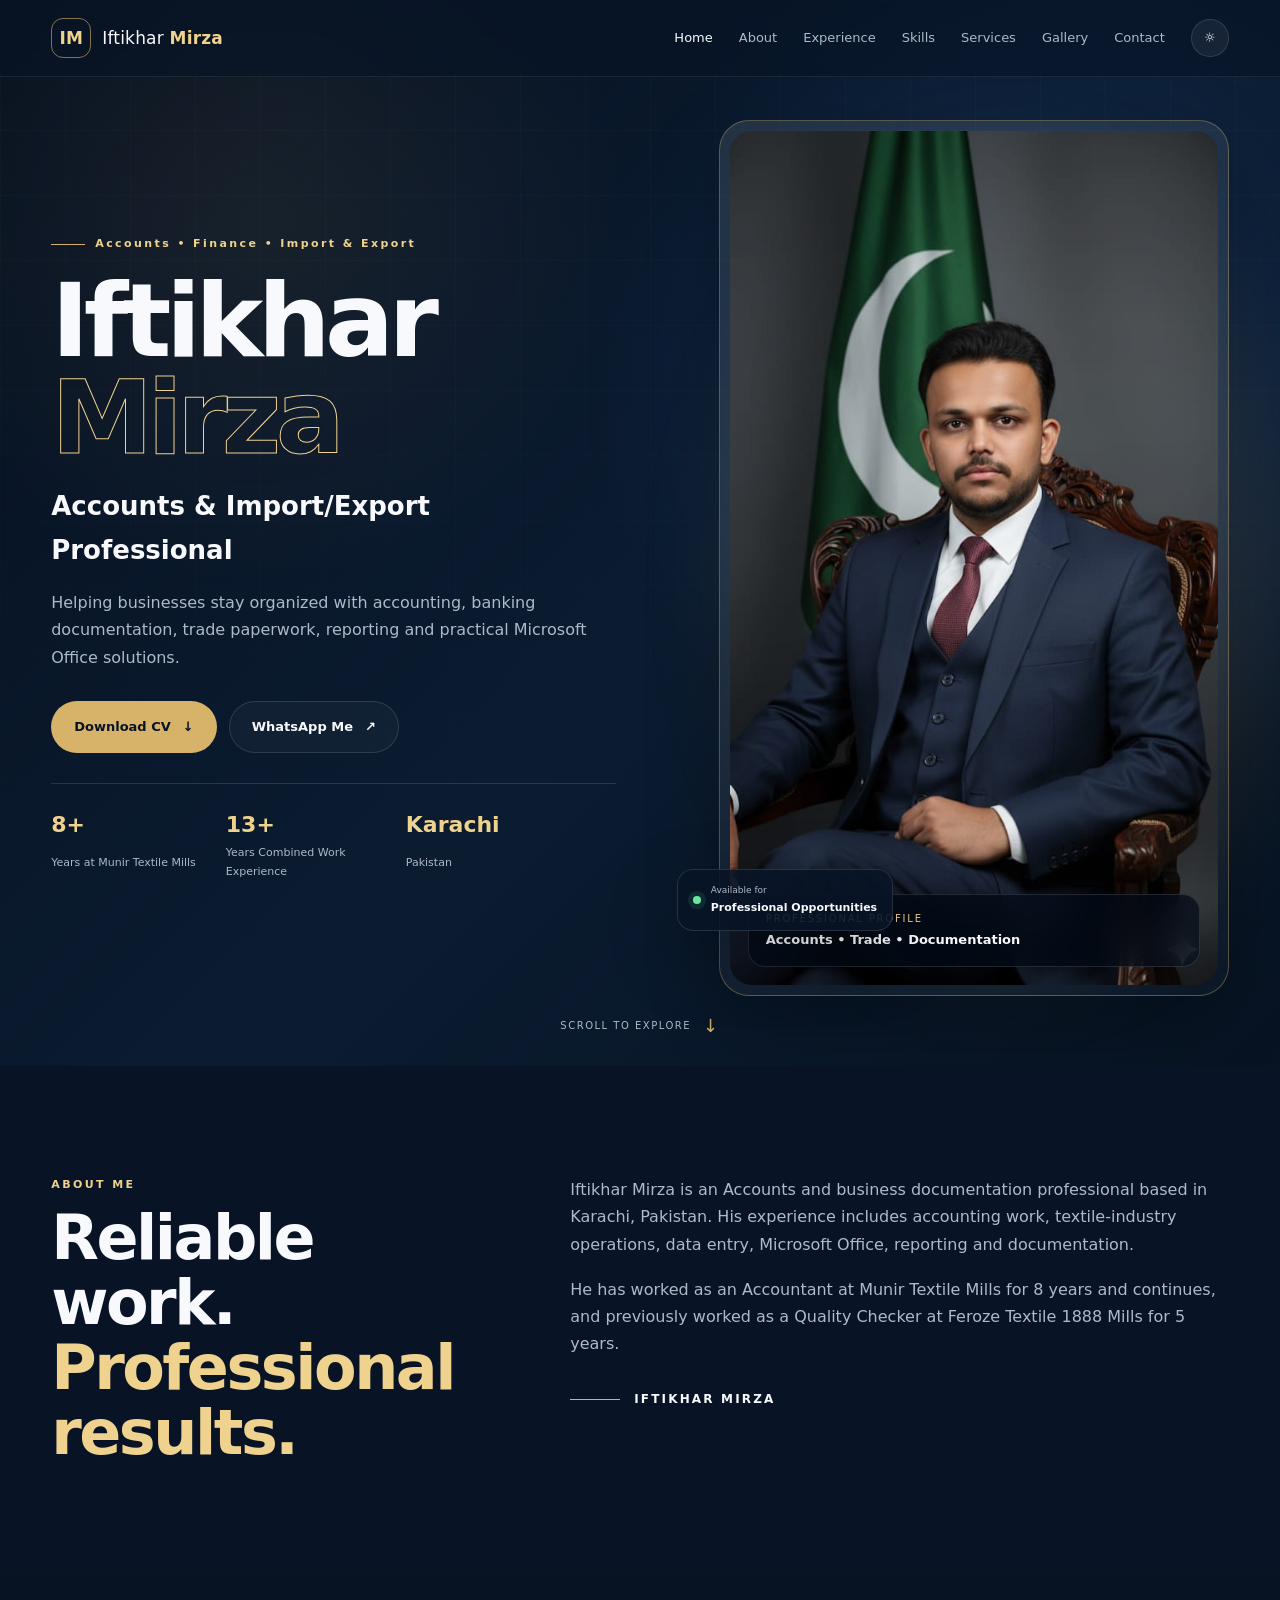
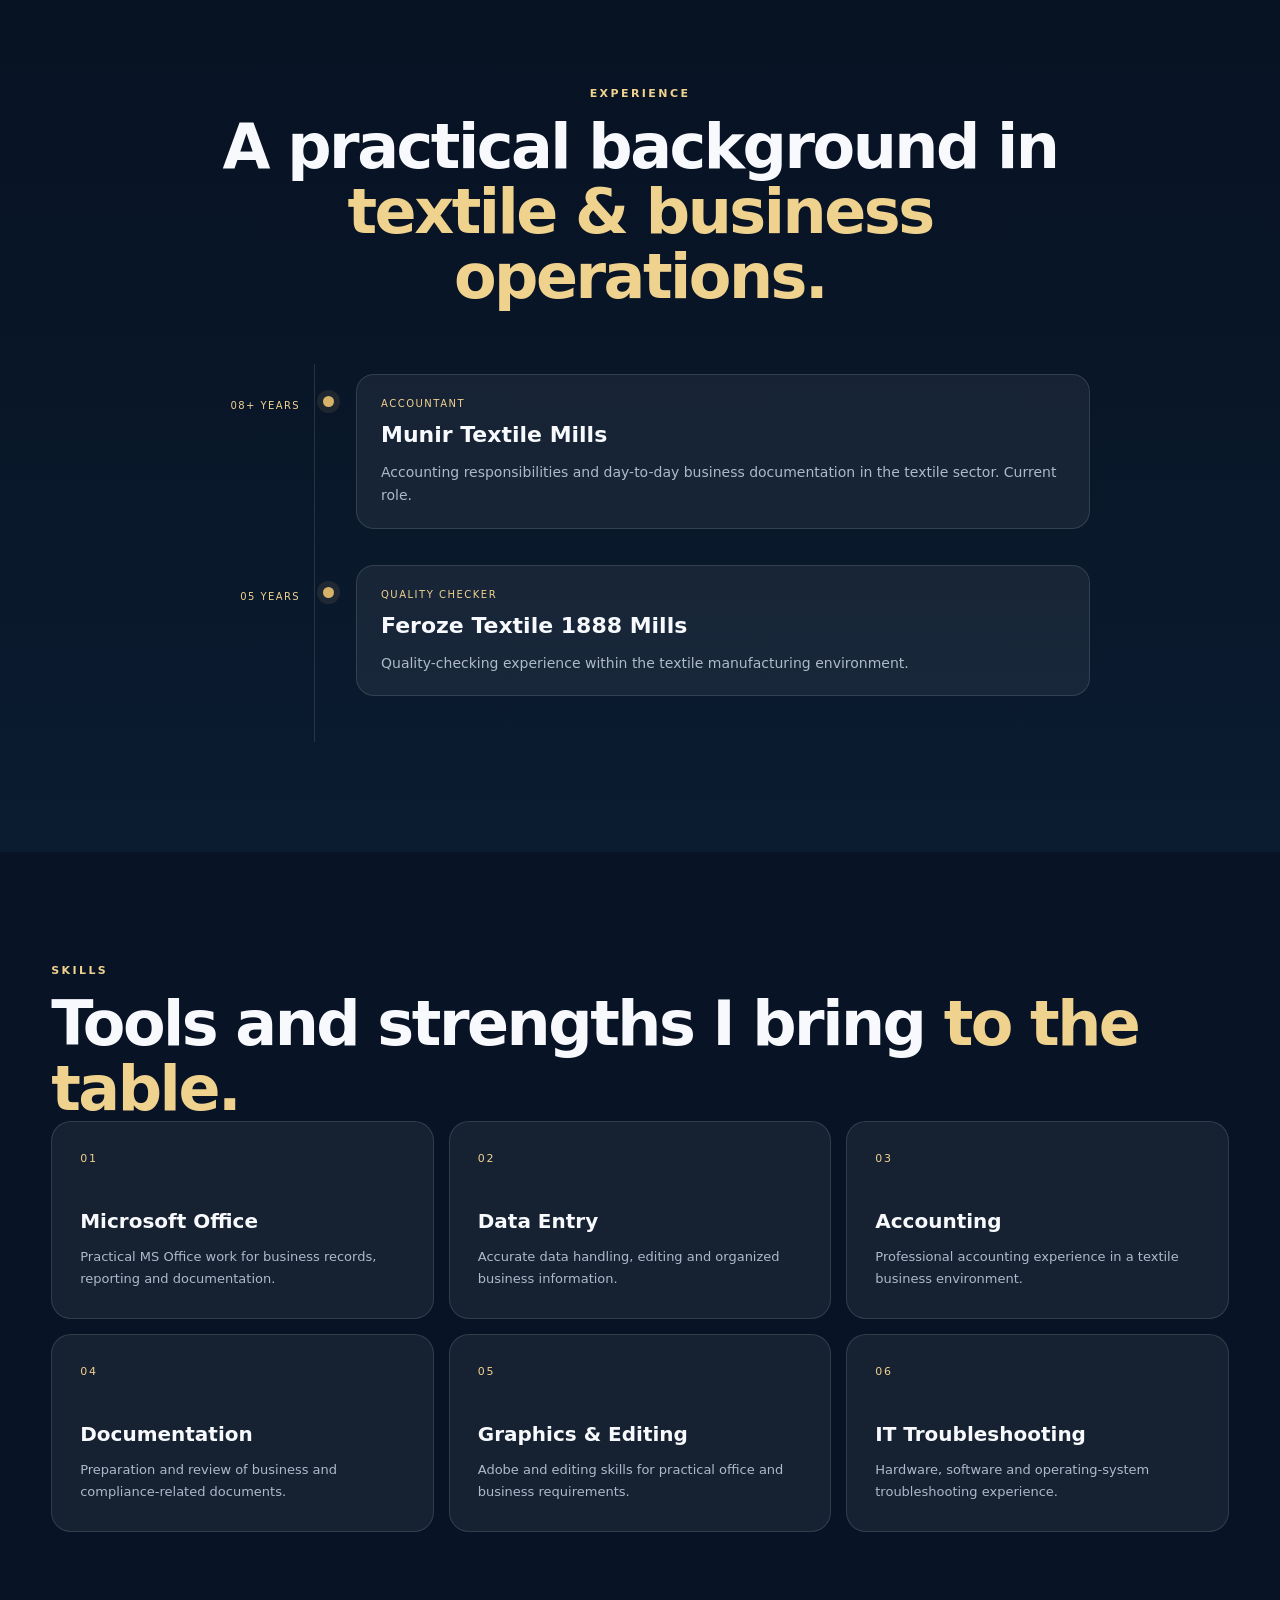
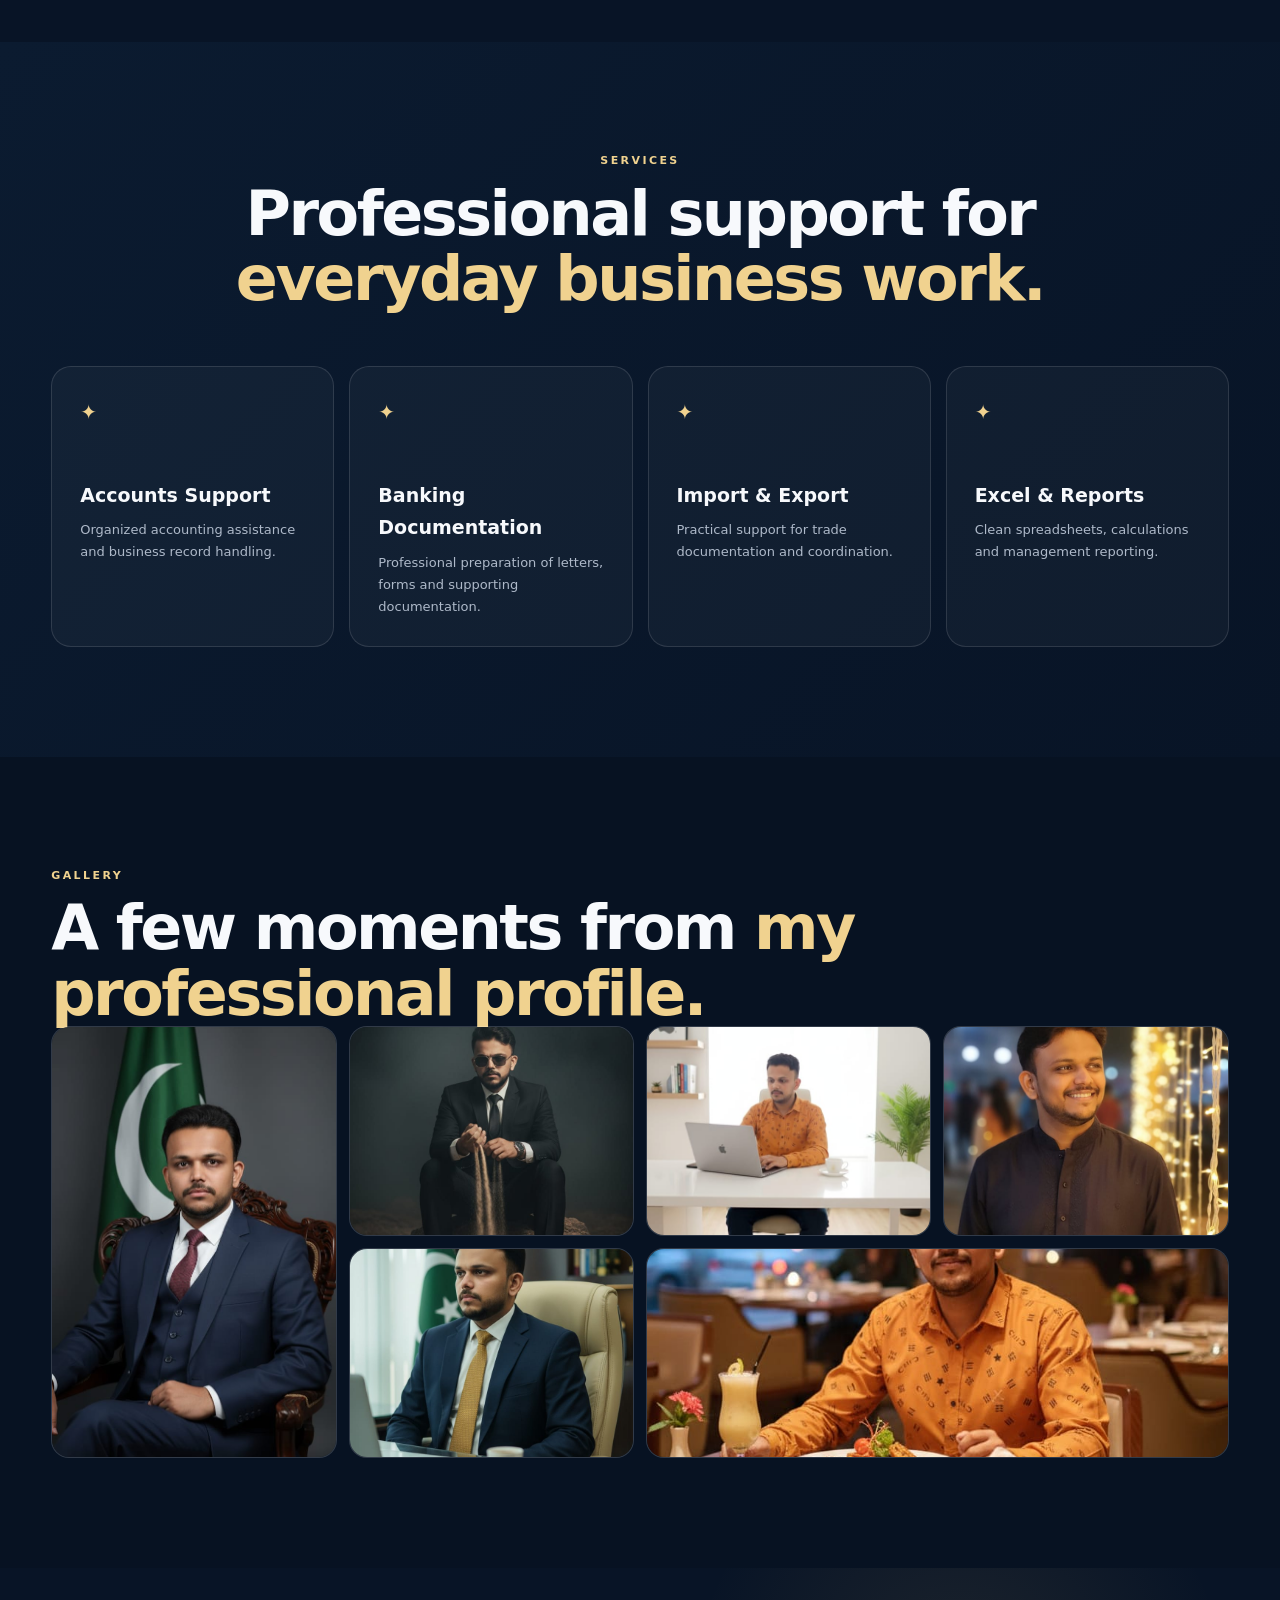
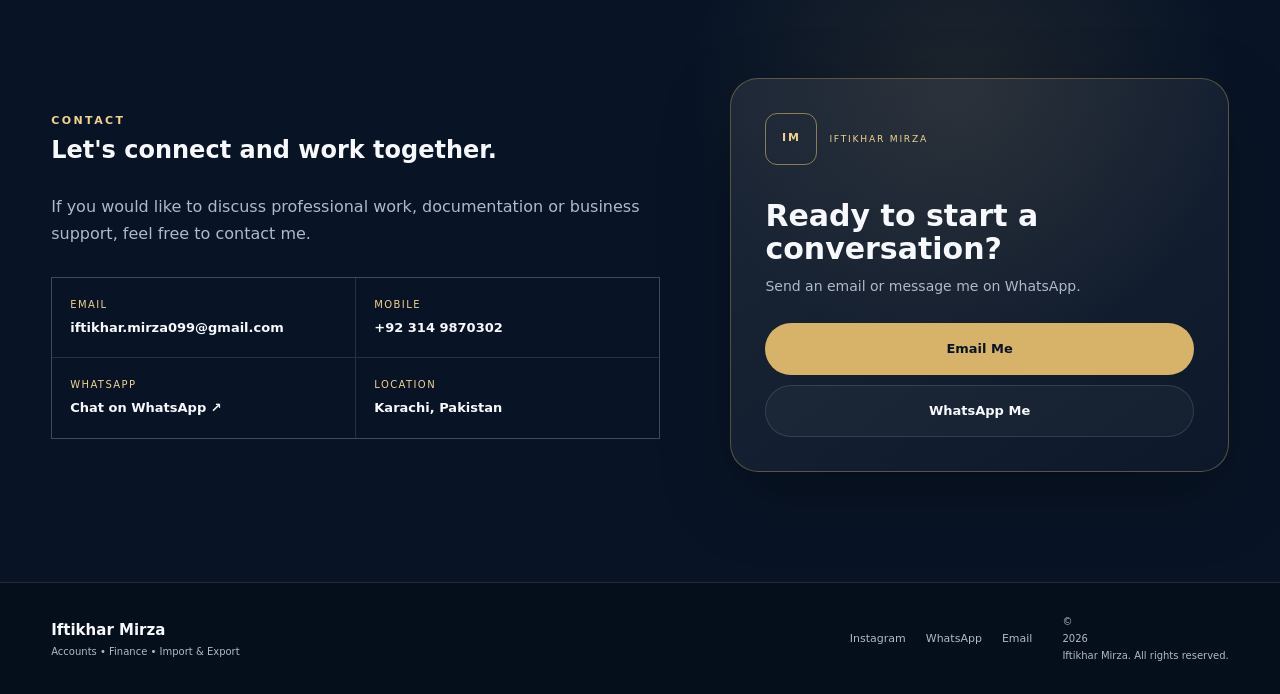
==== commit 1b634c67: "Update index.html" ====
--- a/index.html
+++ b/index.html
@@ -178,12 +178,12 @@
           <h2>A few moments from <span>my professional profile.</span></h2>
         </div>
         <div class="gallery-grid">
-          <figure class="gallery-item tall reveal"><img src="images/gallery/blue-suit.jpg" alt="Iftikhar Mirza in a blue suit" loading="lazy"></figure>
-          <figure class="gallery-item reveal"><img src="images/gallery/executive-office.jpg" alt="Iftikhar Mirza in an office setting" loading="lazy"></figure>
-          <figure class="gallery-item reveal"><img src="images/gallery/workspace.jpg" alt="Iftikhar Mirza working at a desk" loading="lazy"></figure>
-          <figure class="gallery-item reveal"><img src="images/gallery/traditional.jpg" alt="Iftikhar Mirza in traditional dress" loading="lazy"></figure>
-          <figure class="gallery-item reveal"><img src="images/gallery/dark-portrait.jpg" alt="Iftikhar Mirza formal portrait" loading="lazy"></figure>
-          <figure class="gallery-item wide reveal"><img src="images/gallery/restaurant.jpg" alt="Iftikhar Mirza at a restaurant" loading="lazy"></figure>
+          <figure class="gallery-item tall reveal"><img src="blue-suit.jpg" alt="Iftikhar Mirza in a blue suit" loading="lazy"></figure>
+<figure class="gallery-item reveal"><img src="executive-office.jpg" alt="Iftikhar Mirza in an office setting" loading="lazy"></figure>
+<figure class="gallery-item reveal"><img src="workspace.jpg" alt="Iftikhar Mirza working at a desk" loading="lazy"></figure>
+<figure class="gallery-item reveal"><img src="traditional.jpg" alt="Iftikhar Mirza in traditional dress" loading="lazy"></figure>
+<figure class="gallery-item reveal"><img src="dark-portrait.jpg" alt="Iftikhar Mirza formal portrait" loading="lazy"></figure>
+<figure class="gallery-item wide reveal"><img src="restaurant.jpg" alt="Iftikhar Mirza at a restaurant" loading="lazy"></figure>
         </div>
       </div>
     </section>
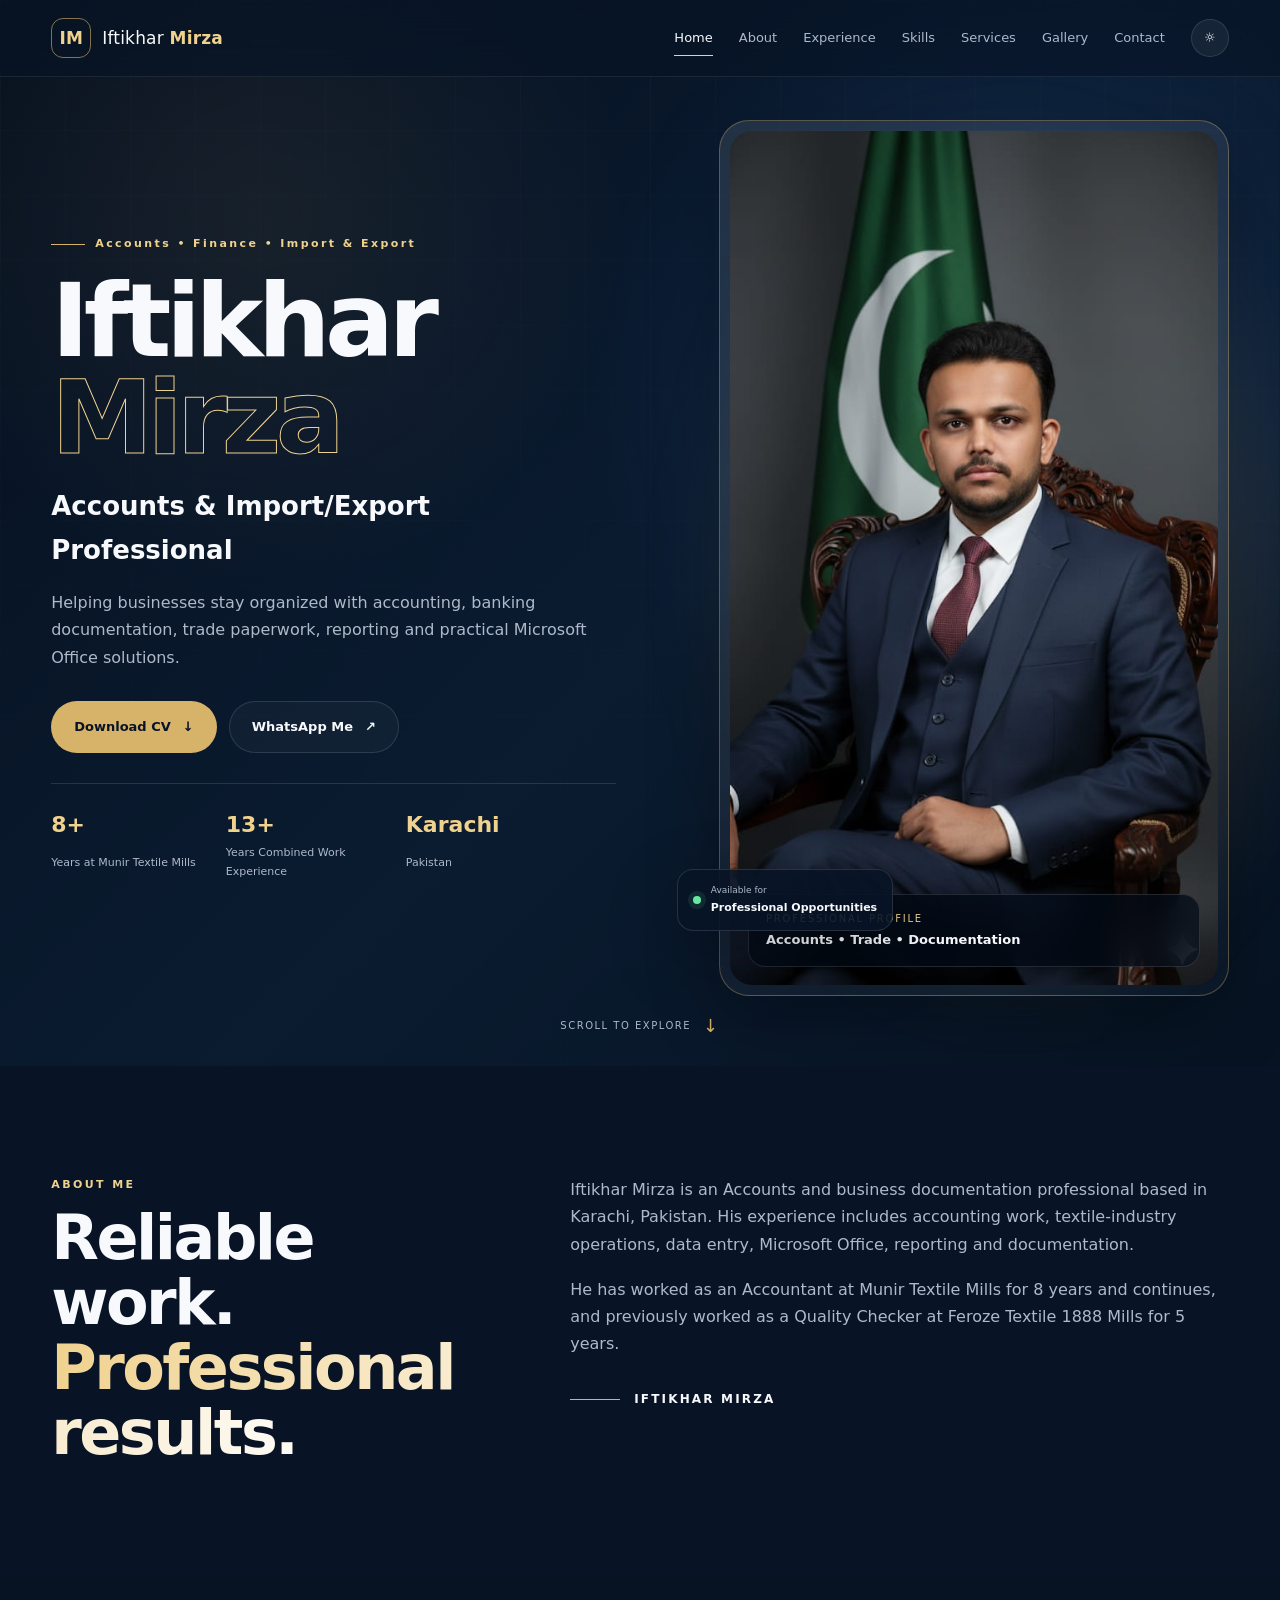
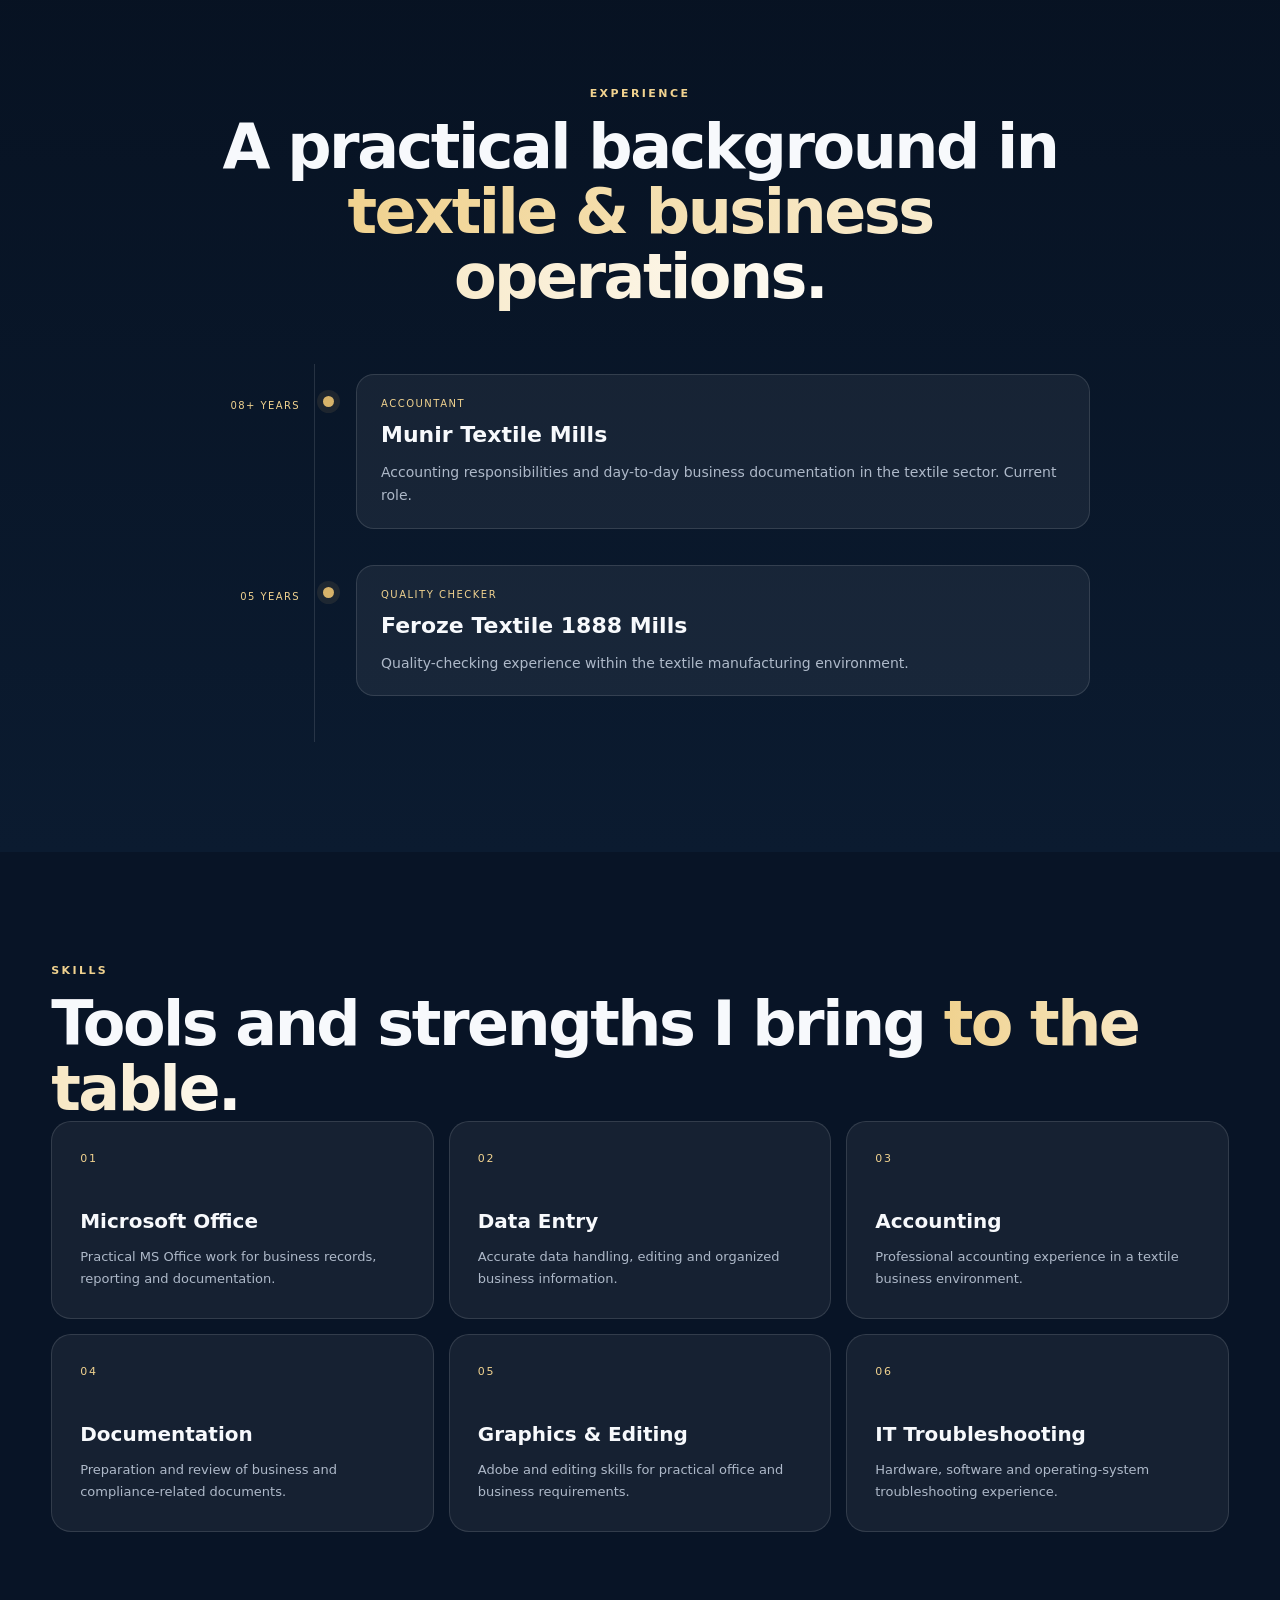
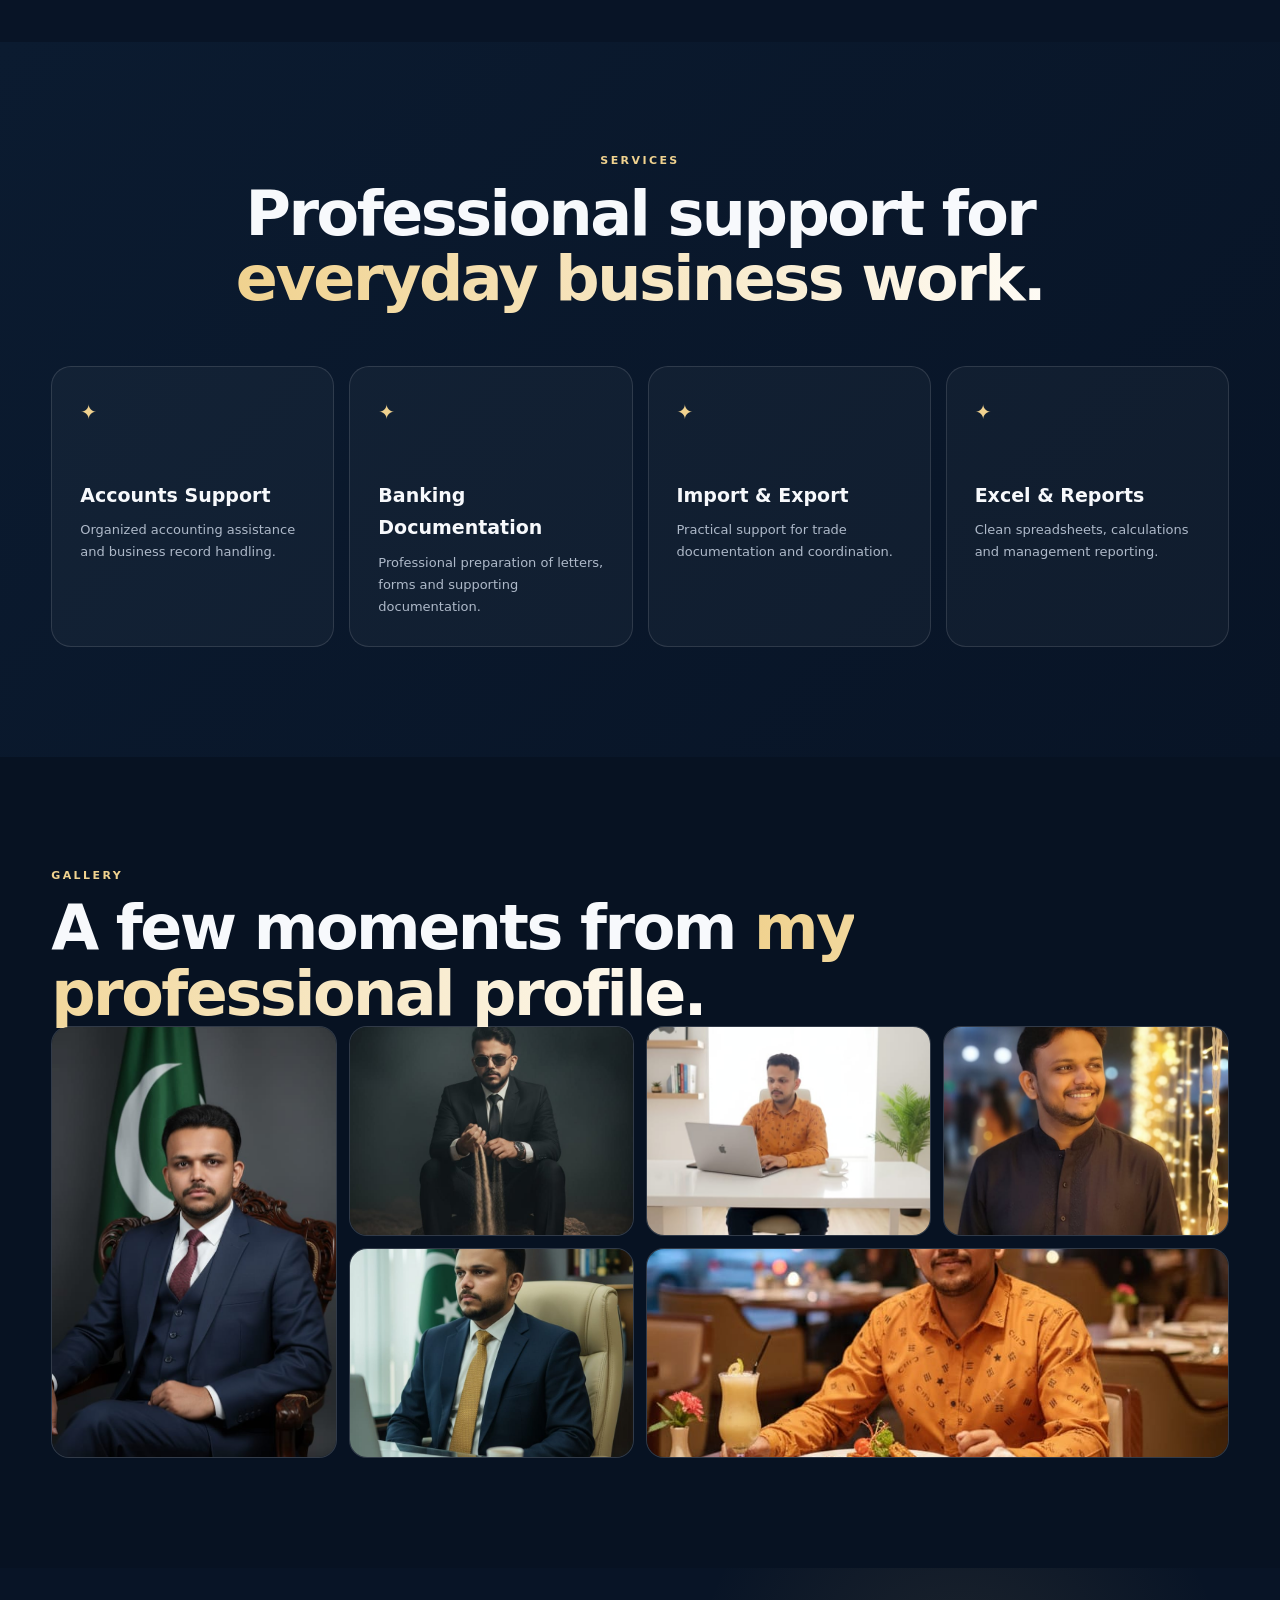
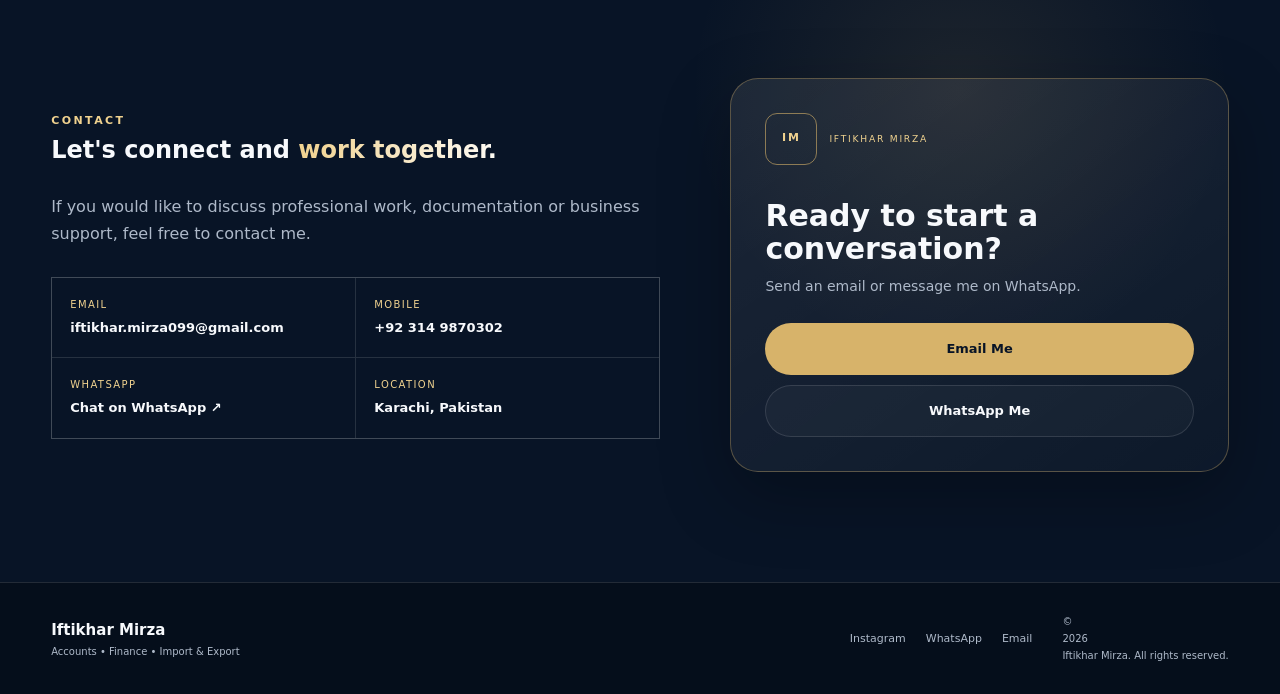
==== commit cd39c552: "Add files via upload" ====
--- a/index.html
+++ b/index.html
@@ -10,7 +10,7 @@
   <meta property="og:title" content="Iftikhar Mirza | Accounts & Import/Export Professional" />
   <meta property="og:description" content="Professional portfolio of Iftikhar Mirza." />
   <meta property="og:type" content="website" />
-  <meta property="og:image" content="images/hero.jpg" />
+  <meta property="og:image" content="blue-suit.jpg" />
   <title>Iftikhar Mirza | Accounts & Import/Export Professional</title>
   <link rel="icon" href="favicon.svg" type="image/svg+xml" />
   <link rel="stylesheet" href="style.css" />
@@ -179,11 +179,11 @@
         </div>
         <div class="gallery-grid">
           <figure class="gallery-item tall reveal"><img src="blue-suit.jpg" alt="Iftikhar Mirza in a blue suit" loading="lazy"></figure>
-<figure class="gallery-item reveal"><img src="executive-office.jpg" alt="Iftikhar Mirza in an office setting" loading="lazy"></figure>
-<figure class="gallery-item reveal"><img src="workspace.jpg" alt="Iftikhar Mirza working at a desk" loading="lazy"></figure>
-<figure class="gallery-item reveal"><img src="traditional.jpg" alt="Iftikhar Mirza in traditional dress" loading="lazy"></figure>
-<figure class="gallery-item reveal"><img src="dark-portrait.jpg" alt="Iftikhar Mirza formal portrait" loading="lazy"></figure>
-<figure class="gallery-item wide reveal"><img src="restaurant.jpg" alt="Iftikhar Mirza at a restaurant" loading="lazy"></figure>
+          <figure class="gallery-item reveal"><img src="executive-office.jpg" alt="Iftikhar Mirza in an office setting" loading="lazy"></figure>
+          <figure class="gallery-item reveal"><img src="workspace.jpg" alt="Iftikhar Mirza working at a desk" loading="lazy"></figure>
+          <figure class="gallery-item reveal"><img src="traditional.jpg" alt="Iftikhar Mirza in traditional dress" loading="lazy"></figure>
+          <figure class="gallery-item reveal"><img src="dark-portrait.jpg" alt="Iftikhar Mirza formal portrait" loading="lazy"></figure>
+          <figure class="gallery-item wide reveal"><img src="restaurant.jpg" alt="Iftikhar Mirza at a restaurant" loading="lazy"></figure>
         </div>
       </div>
     </section>
--- a/style.css
+++ b/style.css
@@ -140,3 +140,93 @@
   .floating-card{bottom:25px;left:8px}.scroll-hint{display:none}
   .timeline:before{left:13px}.timeline-item{grid-template-columns:28px 1fr;gap:12px}.timeline-year{grid-column:2;text-align:left;padding-top:0;order:1}.timeline-dot{grid-column:1;grid-row:2;margin-top:24px}.timeline-card{grid-column:2;grid-row:2}
 }
+
+/* ===== Premium animation pack ===== */
+html{scroll-behavior:smooth}
+body{overflow-x:hidden}
+
+/* Soft animated background */
+.hero-bg{animation:heroDrift 14s ease-in-out infinite alternate;will-change:transform}
+@keyframes heroDrift{0%{transform:scale(1) translate3d(0,0,0)}100%{transform:scale(1.06) translate3d(0,-12px,0)}}
+
+/* Page entrance */
+.site-header{animation:headerDrop .8s cubic-bezier(.2,.8,.2,1) both}
+@keyframes headerDrop{from{opacity:0;transform:translateY(-18px)}to{opacity:1;transform:none}}
+.hero-copy.reveal{transition-delay:.08s}
+.hero-photo-wrap.reveal{transition-delay:.22s}
+
+/* Hero photo */
+.photo-frame{animation:photoFloat 6s ease-in-out infinite;will-change:transform}
+@keyframes photoFloat{0%,100%{transform:translateY(0) rotate(0deg)}50%{transform:translateY(-8px) rotate(.35deg)}}
+.photo-glow{animation:glowPulse 4s ease-in-out infinite}
+@keyframes glowPulse{0%,100%{opacity:.55;transform:scale(.96)}50%{opacity:.9;transform:scale(1.03)}}
+.floating-card{animation:cardFloat 5s ease-in-out infinite}
+@keyframes cardFloat{0%,100%{transform:translateY(0)}50%{transform:translateY(-9px)}}
+
+/* Buttons */
+.btn{position:relative;overflow:hidden;transition:transform .3s ease,box-shadow .3s ease,background .3s ease}
+.btn::after{content:"";position:absolute;inset:0;transform:translateX(-120%);background:linear-gradient(110deg,transparent,rgba(255,255,255,.28),transparent);transition:transform .65s ease}
+.btn:hover::after{transform:translateX(120%)}
+.btn:hover{transform:translateY(-3px);box-shadow:0 12px 28px rgba(0,0,0,.2)}
+.btn:active{transform:translateY(0) scale(.98)}
+
+/* Navigation */
+.nav-links a{position:relative;transition:color .25s ease,transform .25s ease}
+.nav-links a::after{content:"";position:absolute;left:0;right:0;bottom:-7px;height:1px;background:var(--gold2);transform:scaleX(0);transform-origin:center;transition:transform .25s ease}
+.nav-links a:hover{transform:translateY(-2px)}
+.nav-links a:hover::after,.nav-links a.active::after{transform:scaleX(1)}
+.theme-toggle{transition:transform .4s ease}
+.theme-toggle:hover{transform:rotate(25deg) scale(1.08)}
+
+/* Cards */
+.skill-card,.service-card,.timeline-card,.contact-card{transition:transform .4s cubic-bezier(.2,.8,.2,1),border-color .4s ease,box-shadow .4s ease,background .4s ease}
+.skill-card:hover,.service-card:hover,.timeline-card:hover{transform:translateY(-8px)}
+.skill-card:hover,.service-card:hover{box-shadow:0 18px 45px rgba(0,0,0,.18)}
+.service-card>span{display:inline-block;transition:transform .4s ease}
+.service-card:hover>span{transform:translateY(-4px) rotate(-5deg) scale(1.12)}
+
+/* Section headings */
+.section-heading h2 span,.contact-copy h2 span{background:linear-gradient(90deg,var(--gold2),#fff,var(--gold2));background-size:220% auto;-webkit-background-clip:text;background-clip:text;color:transparent;animation:shineText 5s linear infinite}
+@keyframes shineText{to{background-position:220% center}}
+
+/* Hero statistics */
+.hero-meta div{transition:transform .35s ease}
+.hero-meta div:hover{transform:translateY(-5px)}
+.hero-meta strong{display:inline-block;transition:transform .35s ease}
+.hero-meta div:hover strong{transform:scale(1.06)}
+
+/* Gallery */
+.gallery-item{position:relative;isolation:isolate;transition:transform .45s cubic-bezier(.2,.8,.2,1),box-shadow .45s ease,border-color .45s ease}
+.gallery-item::after{content:"";position:absolute;inset:0;background:linear-gradient(135deg,rgba(215,179,106,.16),transparent 45%,rgba(255,255,255,.08));opacity:0;transition:opacity .45s ease;pointer-events:none}
+.gallery-item img{transition:transform .7s cubic-bezier(.2,.8,.2,1),filter .7s ease}
+.gallery-item:hover{transform:translateY(-7px);box-shadow:0 20px 45px rgba(0,0,0,.28);border-color:rgba(215,179,106,.45)}
+.gallery-item:hover::after{opacity:1}
+.gallery-item:hover img{transform:scale(1.08);filter:saturate(1.08) contrast(1.03)}
+
+/* Scroll reveal variations */
+.reveal{transition-property:opacity,transform;transition-duration:.85s;transition-timing-function:cubic-bezier(.2,.8,.2,1)}
+.reveal:nth-child(2){transition-delay:.08s}.reveal:nth-child(3){transition-delay:.16s}.reveal:nth-child(4){transition-delay:.24s}.reveal:nth-child(5){transition-delay:.32s}.reveal:nth-child(6){transition-delay:.40s}
+
+/* Timeline line animation */
+.timeline:before{transform-origin:top;animation:lineGrow 1.5s ease-out both}
+@keyframes lineGrow{from{transform:scaleY(0)}to{transform:scaleY(1)}}
+.timeline-dot{transition:transform .35s ease,box-shadow .35s ease}
+.timeline-item:hover .timeline-dot{transform:scale(1.35);box-shadow:0 0 0 9px rgba(215,179,106,.12),0 0 20px rgba(215,179,106,.28)}
+
+/* Scroll progress glow */
+.scroll-progress{box-shadow:0 0 10px rgba(215,179,106,.45)}
+
+/* Mobile menu animation */
+@media(max-width:900px){
+  .nav-links{opacity:0;transform:translateY(-8px);transition:opacity .25s ease,transform .25s ease;pointer-events:none}
+  .nav-links.open{opacity:1;transform:none;pointer-events:auto}
+  .nav-links a{animation:menuItem .35s ease both}
+  .nav-links.open a:nth-child(1){animation-delay:.03s}.nav-links.open a:nth-child(2){animation-delay:.06s}.nav-links.open a:nth-child(3){animation-delay:.09s}.nav-links.open a:nth-child(4){animation-delay:.12s}.nav-links.open a:nth-child(5){animation-delay:.15s}.nav-links.open a:nth-child(6){animation-delay:.18s}
+  @keyframes menuItem{from{opacity:0;transform:translateX(-8px)}to{opacity:1;transform:none}}
+}
+
+/* Accessibility: respect reduced-motion preferences */
+@media(prefers-reduced-motion:reduce){
+  html{scroll-behavior:auto}
+  *,*::before,*::after{animation-duration:.01ms!important;animation-iteration-count:1!important;transition-duration:.01ms!important}
+}
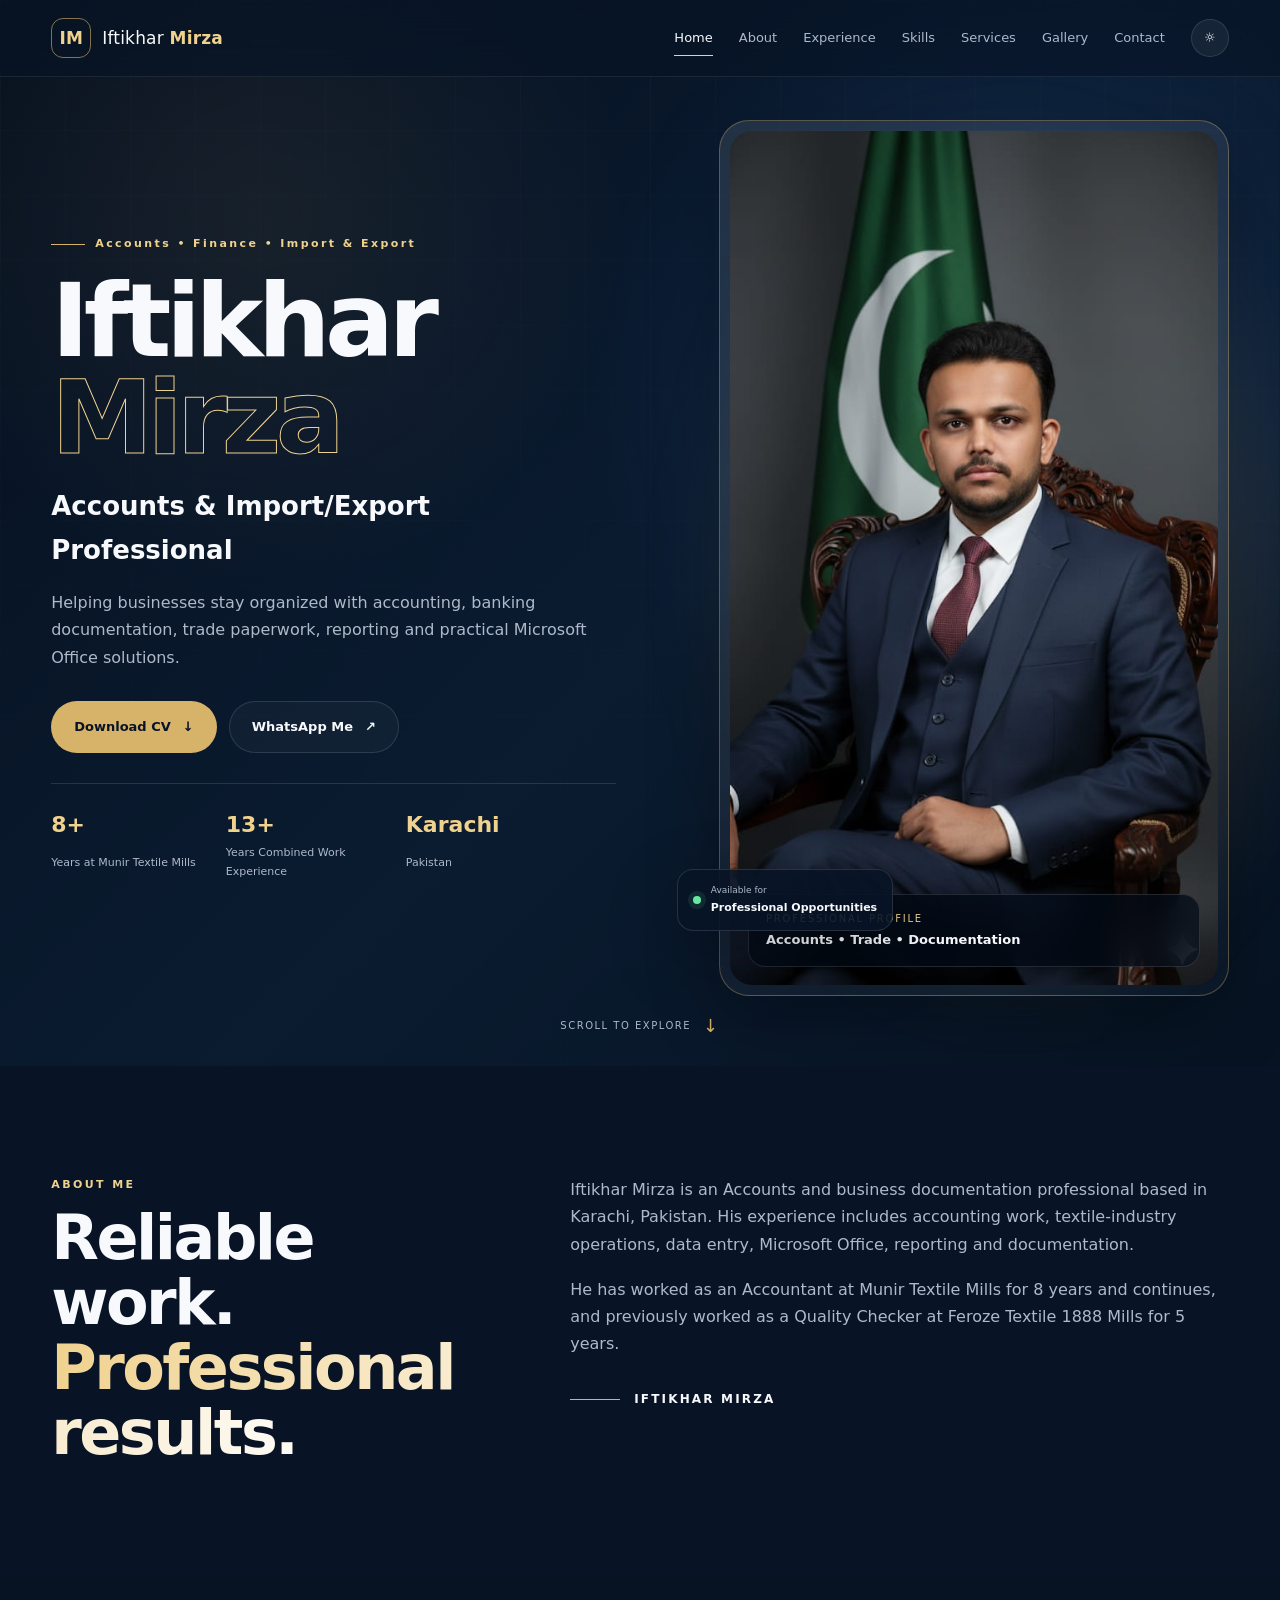
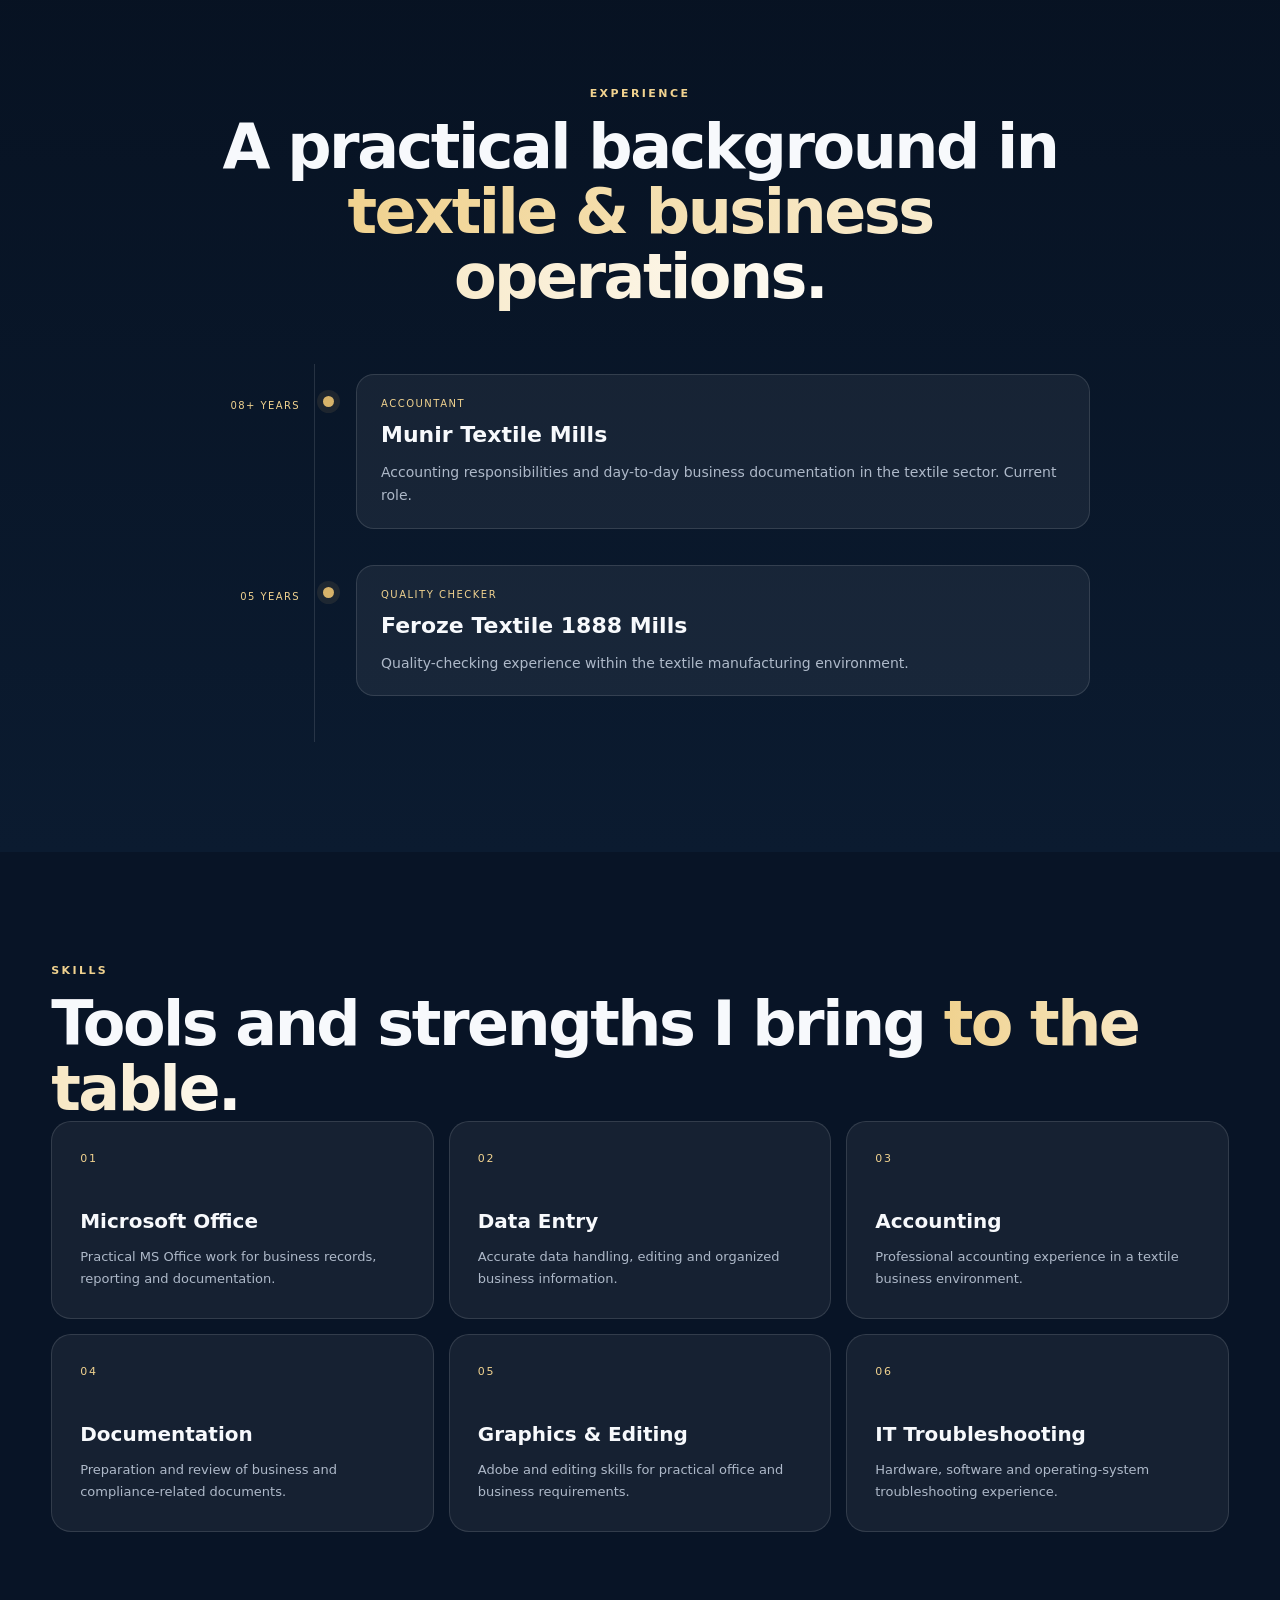
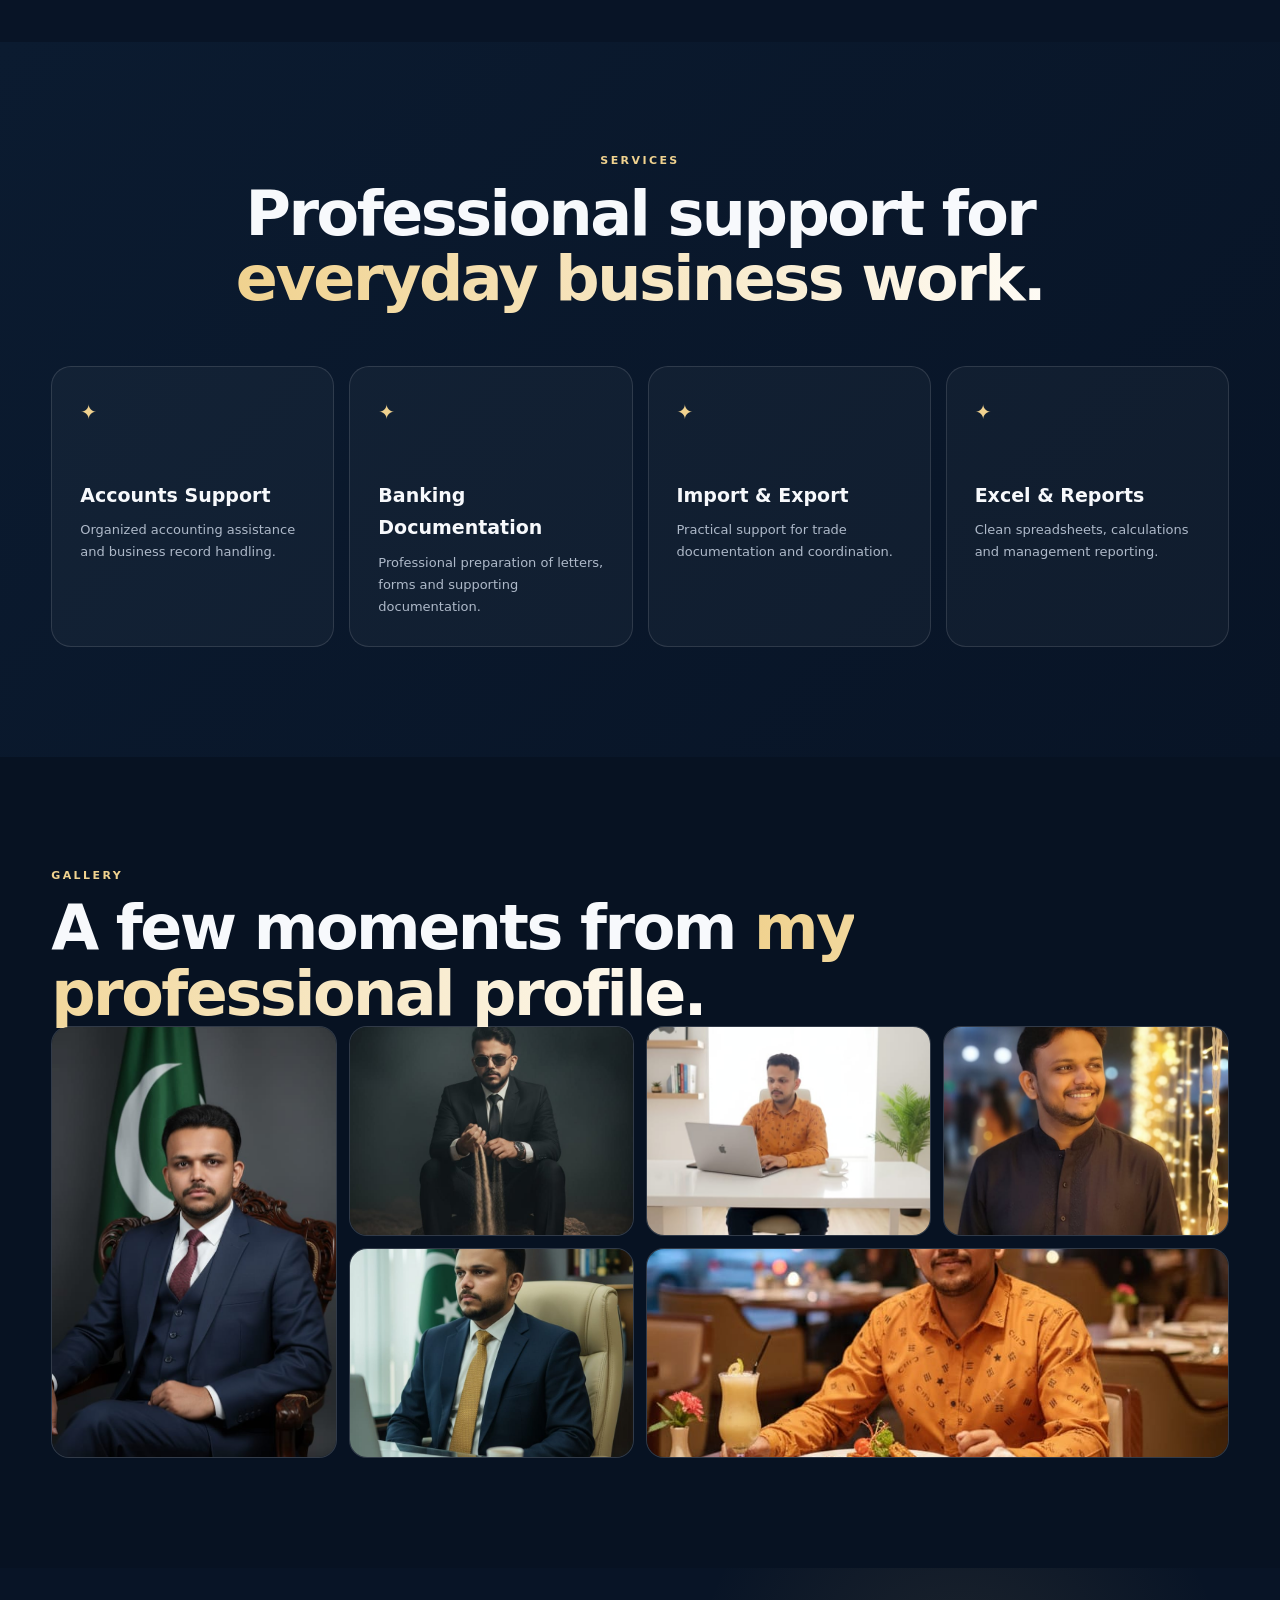
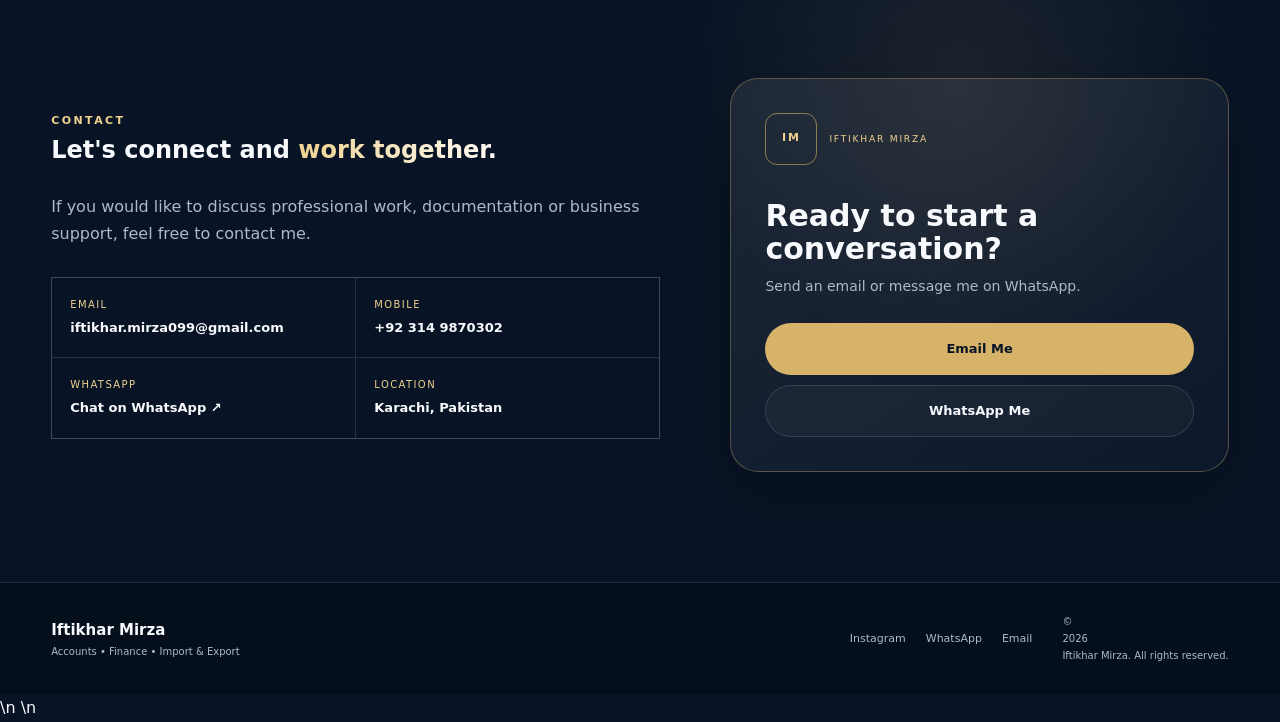
==== commit 631a4812: "Add files via upload" ====
--- a/index.html
+++ b/index.html
@@ -227,7 +227,7 @@
       <p>© <span id="year"></span> Iftikhar Mirza. All rights reserved.</p>
     </div>
   </footer>
-
+\n  <div class="lightbox" id="lightbox" aria-hidden="true" role="dialog" aria-modal="true" aria-label="Full screen image viewer">\n    <button class="lightbox-close" id="lightboxClose" type="button" aria-label="Close image viewer">×</button>\n    <button class="lightbox-nav lightbox-prev" id="lightboxPrev" type="button" aria-label="Previous image">‹</button>\n    <div class="lightbox-content">\n      <img id="lightboxImage" src="" alt="" />\n      <div class="lightbox-caption" id="lightboxCaption"></div>\n    </div>\n    <button class="lightbox-nav lightbox-next" id="lightboxNext" type="button" aria-label="Next image">›</button>\n  </div>\n
   <script src="script.js"></script>
 </body>
 </html>
--- a/style.css
+++ b/style.css
@@ -230,3 +230,21 @@
   html{scroll-behavior:auto}
   *,*::before,*::after{animation-duration:.01ms!important;animation-iteration-count:1!important;transition-duration:.01ms!important}
 }
+
+/* Fullscreen Gallery Lightbox */
+.gallery-item img{cursor:zoom-in}
+.lightbox{position:fixed;inset:0;z-index:9999;display:flex;align-items:center;justify-content:center;padding:28px;background:rgba(0,0,0,.92);opacity:0;visibility:hidden;pointer-events:none;transition:opacity .28s ease,visibility .28s ease;backdrop-filter:blur(8px)}
+.lightbox.open{opacity:1;visibility:visible;pointer-events:auto}
+.lightbox-content{max-width:min(1100px,88vw);max-height:88vh;display:flex;flex-direction:column;align-items:center;gap:12px}
+.lightbox-content img{display:block;max-width:100%;max-height:78vh;width:auto;height:auto;object-fit:contain;border-radius:10px;box-shadow:0 25px 80px rgba(0,0,0,.55);transform:scale(.94);opacity:0;transition:transform .3s ease,opacity .3s ease}
+.lightbox.open .lightbox-content img{transform:scale(1);opacity:1}
+.lightbox-caption{color:#fff;text-align:center;font-size:.95rem;letter-spacing:.02em;min-height:1.3em}
+.lightbox-close,.lightbox-nav{position:absolute;border:0;color:#fff;background:rgba(255,255,255,.1);backdrop-filter:blur(8px);cursor:pointer;display:grid;place-items:center;transition:background .2s ease,transform .2s ease}
+.lightbox-close{top:18px;right:20px;width:48px;height:48px;border-radius:50%;font-size:32px;line-height:1}
+.lightbox-nav{top:50%;transform:translateY(-50%);width:52px;height:72px;border-radius:14px;font-size:48px;line-height:1}
+.lightbox-prev{left:20px}.lightbox-next{right:20px}
+.lightbox-close:hover,.lightbox-nav:hover{background:rgba(215,179,106,.28)}
+.lightbox-close:hover{transform:rotate(90deg)}
+.lightbox-prev:hover{transform:translateY(-50%) translateX(-3px)}.lightbox-next:hover{transform:translateY(-50%) translateX(3px)}
+body.lightbox-open{overflow:hidden}
+@media(max-width:700px){.lightbox{padding:18px}.lightbox-content{max-width:94vw;max-height:86vh}.lightbox-content img{max-height:72vh}.lightbox-nav{width:42px;height:58px;font-size:38px}.lightbox-prev{left:8px}.lightbox-next{right:8px}.lightbox-close{top:10px;right:10px;width:42px;height:42px;font-size:28px}}
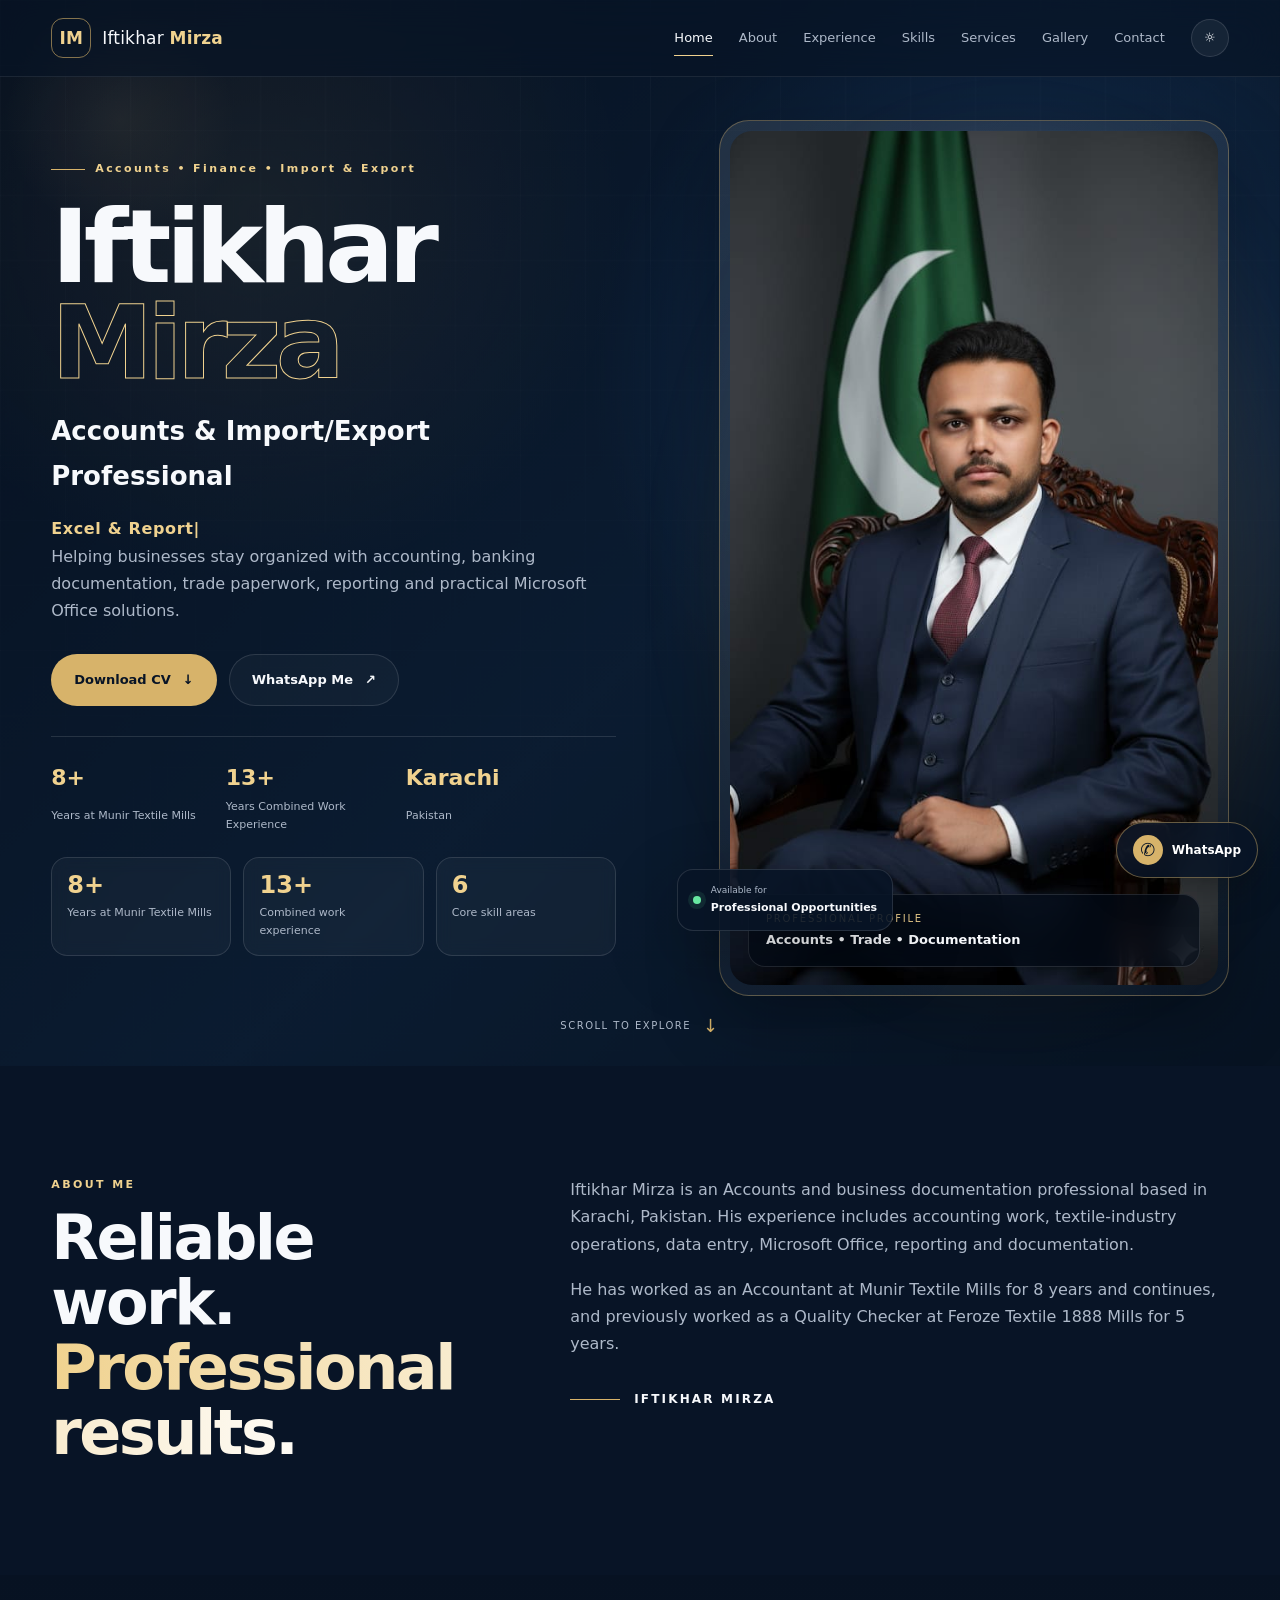
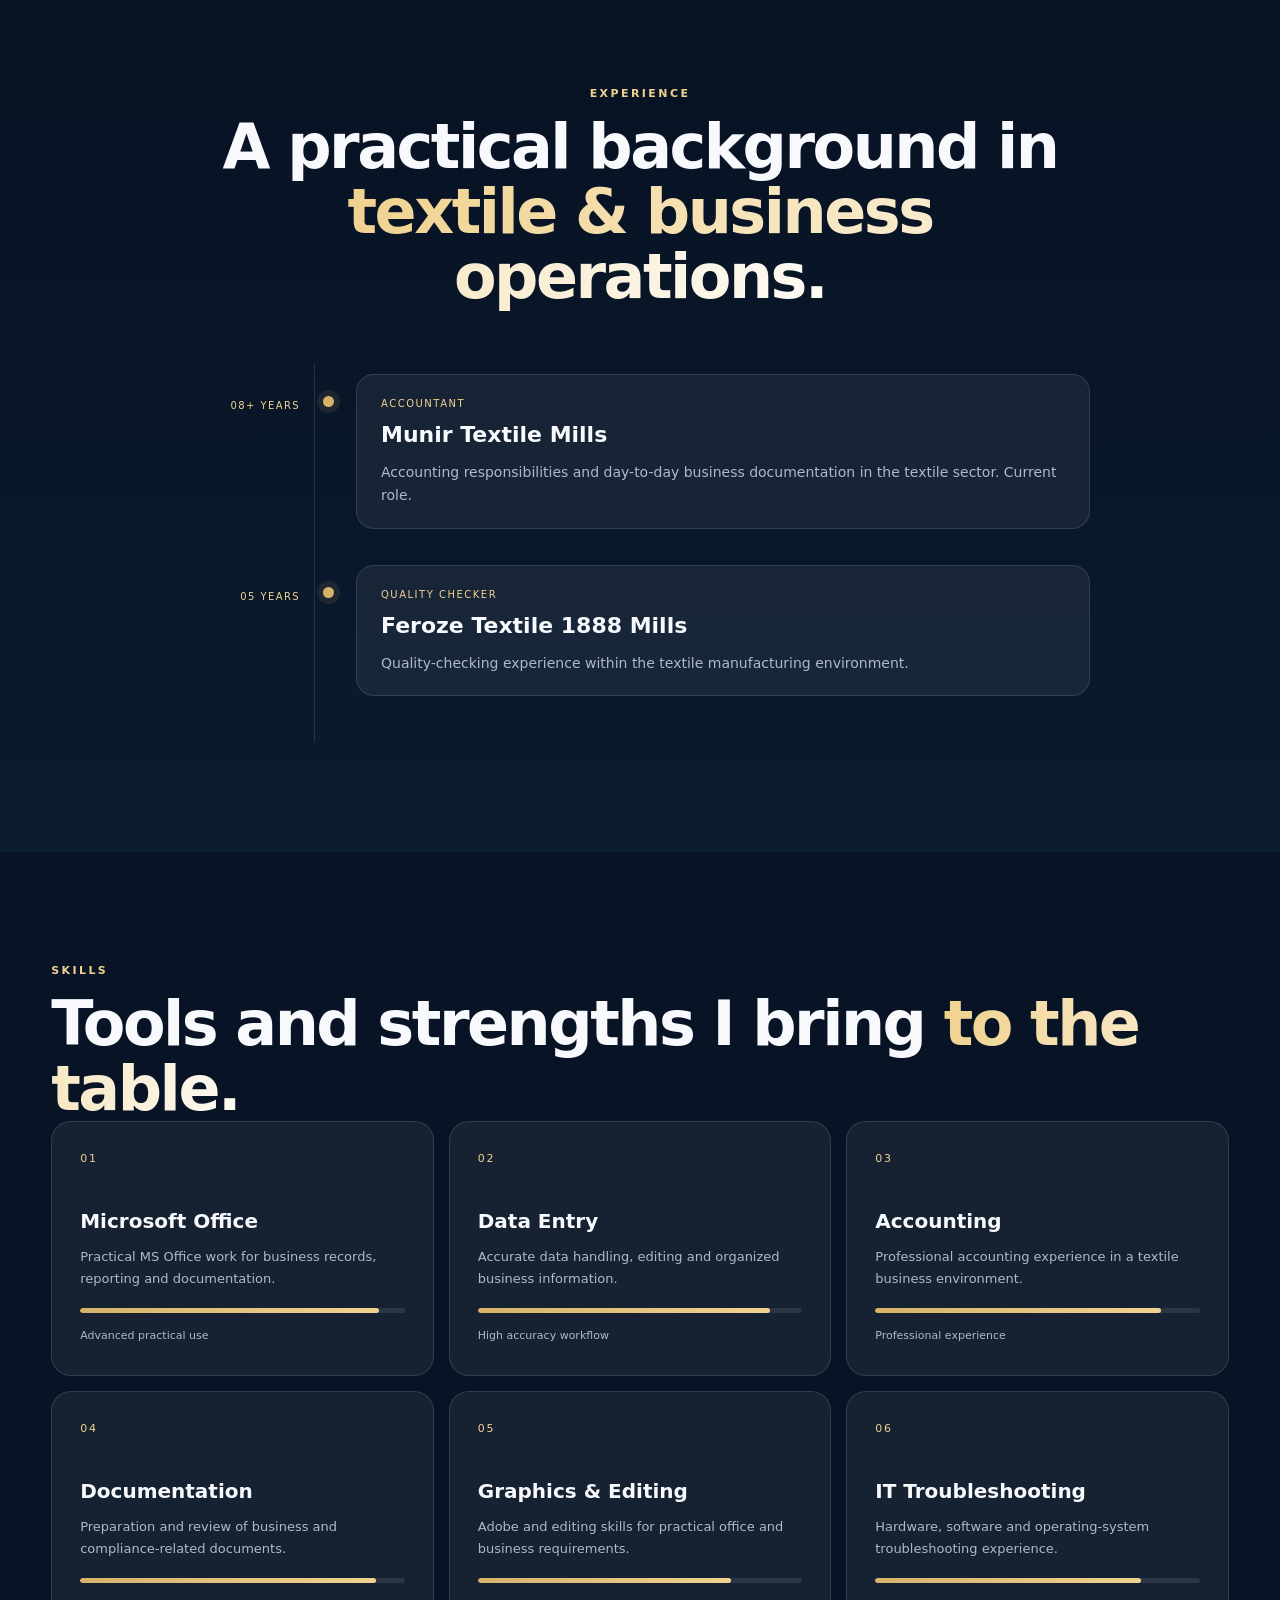
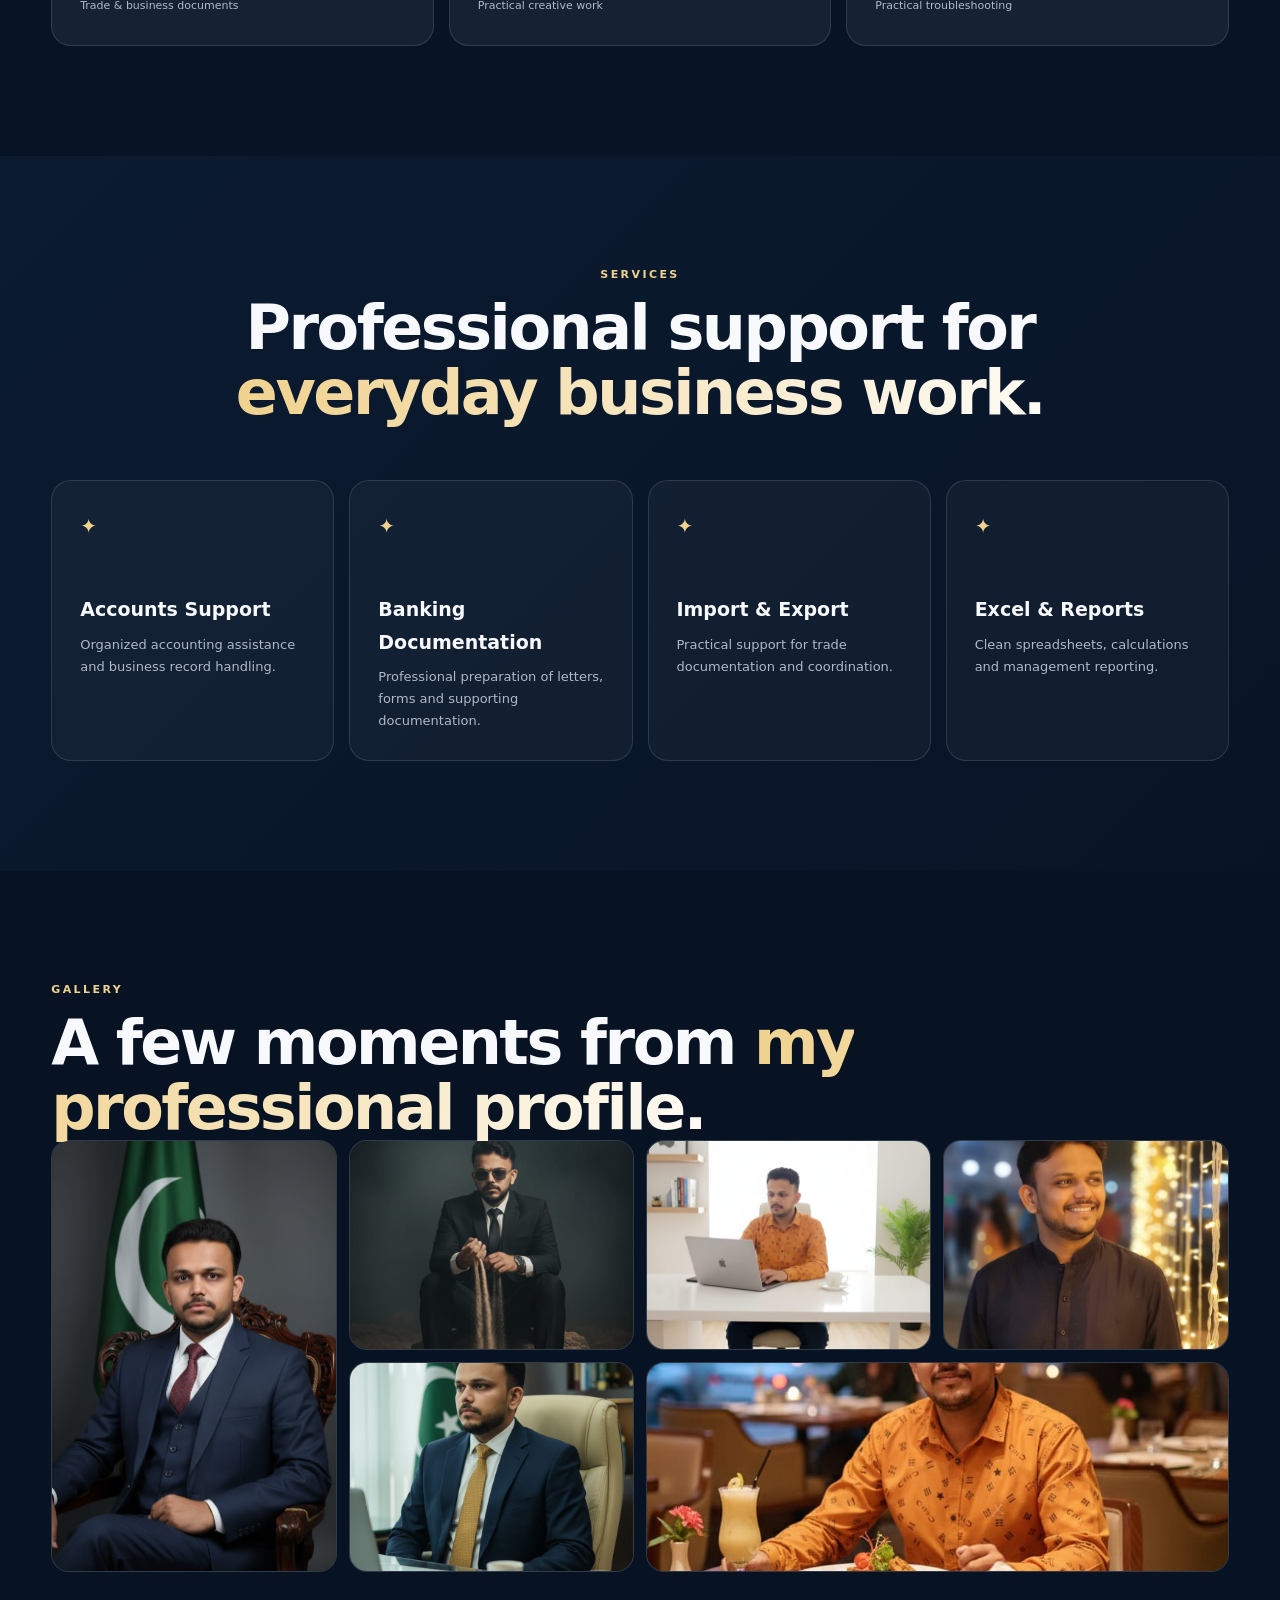
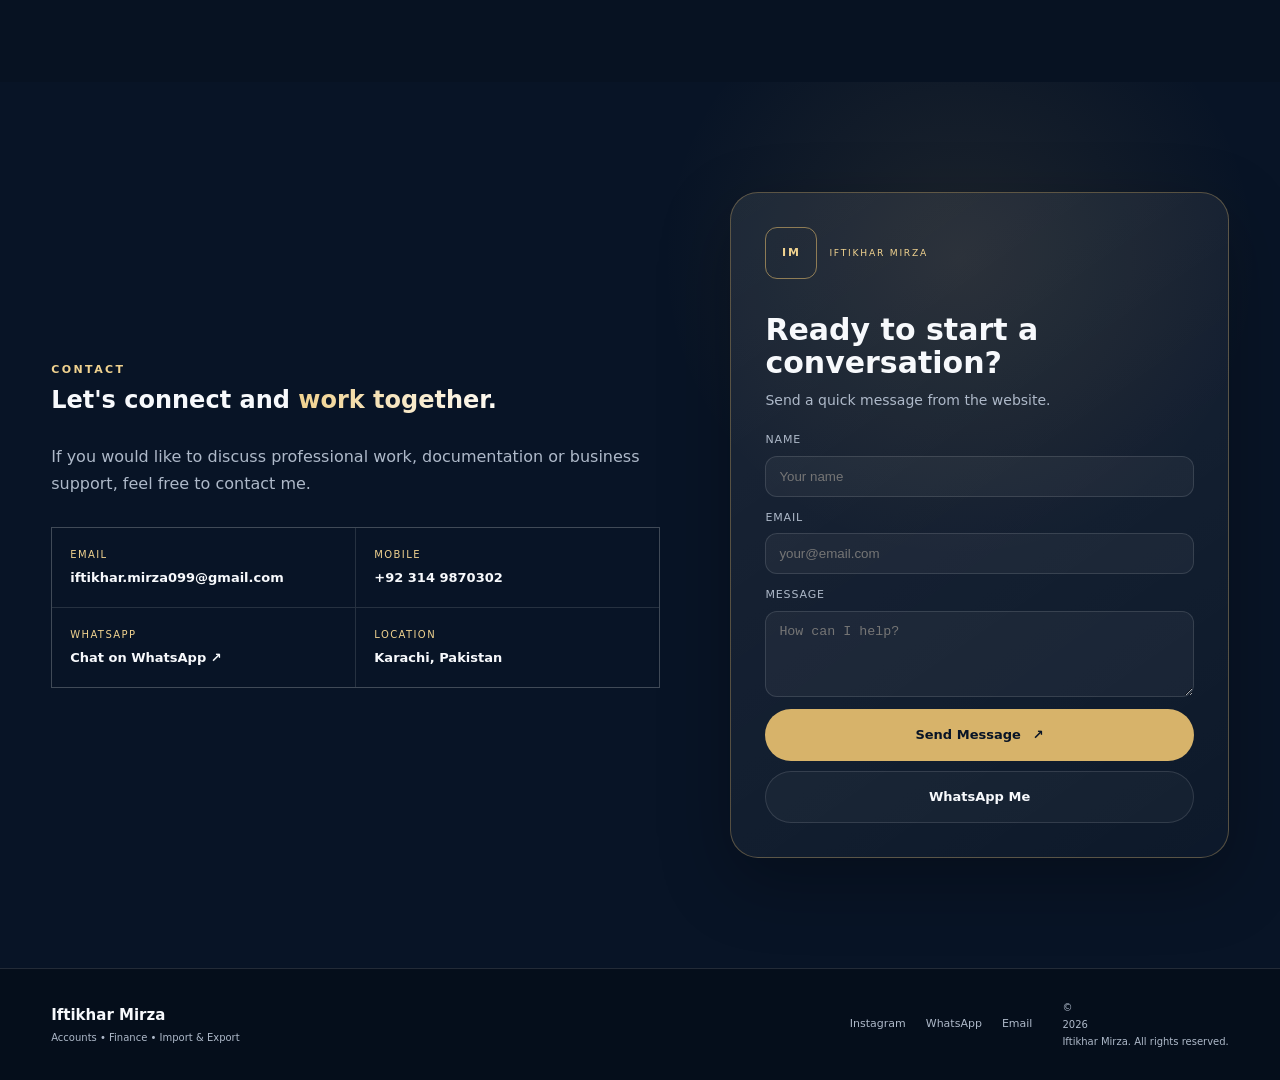
==== commit d9567c3f: "Add files via upload" ====
--- a/index.html
+++ b/index.html
@@ -7,6 +7,12 @@
   <meta name="keywords" content="Iftikhar Mirza, Accounts, Finance, Import Export, Banking Documentation, Excel, Karachi" />
   <meta name="author" content="Iftikhar Mirza" />
   <meta name="theme-color" content="#081426" />
+  <meta name="robots" content="index, follow" />
+  <meta property="og:site_name" content="Iftikhar Mirza Portfolio" />
+  <meta name="twitter:card" content="summary_large_image" />
+  <meta name="twitter:title" content="Iftikhar Mirza | Accounts & Import/Export Professional" />
+  <meta name="twitter:description" content="Professional portfolio of Iftikhar Mirza." />
+  <meta name="twitter:image" content="blue-suit.jpg" />
   <meta property="og:title" content="Iftikhar Mirza | Accounts & Import/Export Professional" />
   <meta property="og:description" content="Professional portfolio of Iftikhar Mirza." />
   <meta property="og:type" content="website" />
@@ -50,6 +56,7 @@
           <div class="eyebrow"><span></span> Accounts • Finance • Import & Export</div>
           <h1>Iftikhar <em>Mirza</em></h1>
           <p class="hero-title">Accounts & Import/Export Professional</p>
+          <p class="typing-line"><span id="typingText"></span><span class="typing-caret">|</span></p>
           <p class="hero-description">
             Helping businesses stay organized with accounting, banking documentation,
             trade paperwork, reporting and practical Microsoft Office solutions.
@@ -64,6 +71,11 @@
             <div><strong>8+</strong><span>Years at Munir Textile Mills</span></div>
             <div><strong>13+</strong><span>Years Combined Work Experience</span></div>
             <div><strong>Karachi</strong><span>Pakistan</span></div>
+          </div>
+          <div class="mini-stats reveal">
+            <div class="mini-stat"><strong data-count="8" data-suffix="+">0</strong><span>Years at Munir Textile Mills</span></div>
+            <div class="mini-stat"><strong data-count="13" data-suffix="+">0</strong><span>Combined work experience</span></div>
+            <div class="mini-stat"><strong data-count="6" data-suffix="">0</strong><span>Core skill areas</span></div>
           </div>
         </div>
 
@@ -145,12 +157,12 @@
         </div>
 
         <div class="skill-grid">
-          <article class="skill-card reveal"><div class="icon">01</div><h3>Microsoft Office</h3><p>Practical MS Office work for business records, reporting and documentation.</p></article>
-          <article class="skill-card reveal"><div class="icon">02</div><h3>Data Entry</h3><p>Accurate data handling, editing and organized business information.</p></article>
-          <article class="skill-card reveal"><div class="icon">03</div><h3>Accounting</h3><p>Professional accounting experience in a textile business environment.</p></article>
-          <article class="skill-card reveal"><div class="icon">04</div><h3>Documentation</h3><p>Preparation and review of business and compliance-related documents.</p></article>
-          <article class="skill-card reveal"><div class="icon">05</div><h3>Graphics & Editing</h3><p>Adobe and editing skills for practical office and business requirements.</p></article>
-          <article class="skill-card reveal"><div class="icon">06</div><h3>IT Troubleshooting</h3><p>Hardware, software and operating-system troubleshooting experience.</p></article>
+          <article class="skill-card reveal"><div class="icon">01</div><h3>Microsoft Office</h3><p>Practical MS Office work for business records, reporting and documentation.</p><div class="skill-meter"><span style="--level:92%"></span></div><small>Advanced practical use</small></article>
+          <article class="skill-card reveal"><div class="icon">02</div><h3>Data Entry</h3><p>Accurate data handling, editing and organized business information.</p><div class="skill-meter"><span style="--level:90%"></span></div><small>High accuracy workflow</small></article>
+          <article class="skill-card reveal"><div class="icon">03</div><h3>Accounting</h3><p>Professional accounting experience in a textile business environment.</p><div class="skill-meter"><span style="--level:88%"></span></div><small>Professional experience</small></article>
+          <article class="skill-card reveal"><div class="icon">04</div><h3>Documentation</h3><p>Preparation and review of business and compliance-related documents.</p><div class="skill-meter"><span style="--level:91%"></span></div><small>Trade & business documents</small></article>
+          <article class="skill-card reveal"><div class="icon">05</div><h3>Graphics & Editing</h3><p>Adobe and editing skills for practical office and business requirements.</p><div class="skill-meter"><span style="--level:78%"></span></div><small>Practical creative work</small></article>
+          <article class="skill-card reveal"><div class="icon">06</div><h3>IT Troubleshooting</h3><p>Hardware, software and operating-system troubleshooting experience.</p><div class="skill-meter"><span style="--level:82%"></span></div><small>Practical troubleshooting</small></article>
         </div>
       </div>
     </section>
@@ -206,15 +218,27 @@
         <div class="contact-card reveal">
           <div class="contact-card-top"><span>IM</span><small>IFTIKHAR MIRZA</small></div>
           <h3>Ready to start a conversation?</h3>
-          <p>Send an email or message me on WhatsApp.</p>
-          <div class="contact-buttons">
-            <a class="btn btn-primary full" href="mailto:iftikhar.mirza099@gmail.com">Email Me</a>
+          <p>Send a quick message from the website.</p>
+          <form class="contact-form" id="contactForm">
+            <label>Name<input type="text" id="contactName" required placeholder="Your name"></label>
+            <label>Email<input type="email" id="contactEmail" required placeholder="your@email.com"></label>
+            <label>Message<textarea id="contactMessage" rows="4" required placeholder="How can I help?"></textarea></label>
+            <button class="btn btn-primary full" type="submit">Send Message <span>↗</span></button>
+          </form>
+          <div class="contact-buttons compact-buttons">
             <a class="btn btn-outline full" href="https://wa.me/923149870302" target="_blank" rel="noopener">WhatsApp Me</a>
           </div>
         </div>
       </div>
     </section>
   </main>
+
+
+  <a class="floating-whatsapp" href="https://wa.me/923149870302" target="_blank" rel="noopener" aria-label="Chat with Iftikhar Mirza on WhatsApp">
+    <span>✆</span><b>WhatsApp</b>
+  </a>
+  <button class="back-to-top" id="backToTop" type="button" aria-label="Back to top">↑</button>
+  <div class="toast" id="toast" role="status" aria-live="polite"></div>
 
   <footer class="footer">
     <div class="container footer-inner">
@@ -227,7 +251,18 @@
       <p>© <span id="year"></span> Iftikhar Mirza. All rights reserved.</p>
     </div>
   </footer>
-\n  <div class="lightbox" id="lightbox" aria-hidden="true" role="dialog" aria-modal="true" aria-label="Full screen image viewer">\n    <button class="lightbox-close" id="lightboxClose" type="button" aria-label="Close image viewer">×</button>\n    <button class="lightbox-nav lightbox-prev" id="lightboxPrev" type="button" aria-label="Previous image">‹</button>\n    <div class="lightbox-content">\n      <img id="lightboxImage" src="" alt="" />\n      <div class="lightbox-caption" id="lightboxCaption"></div>\n    </div>\n    <button class="lightbox-nav lightbox-next" id="lightboxNext" type="button" aria-label="Next image">›</button>\n  </div>\n
+
   <script src="script.js"></script>
+  <div class="lightbox" id="lightbox" aria-hidden="true" role="dialog" aria-modal="true" aria-label="Full screen image viewer">
+    <button class="lightbox-close" id="lightboxClose" type="button" aria-label="Close image viewer">×</button>
+    <button class="lightbox-nav lightbox-prev" id="lightboxPrev" type="button" aria-label="Previous image">‹</button>
+    <div class="lightbox-content">
+      <img id="lightboxImage" src="" alt="" />
+      <div class="lightbox-caption" id="lightboxCaption"></div>
+      <div class="lightbox-counter" id="lightboxCounter"></div>
+    </div>
+    <button class="lightbox-nav lightbox-next" id="lightboxNext" type="button" aria-label="Next image">›</button>
+  </div>
+
 </body>
 </html>
--- a/style.css
+++ b/style.css
@@ -248,3 +248,43 @@
 .lightbox-prev:hover{transform:translateY(-50%) translateX(-3px)}.lightbox-next:hover{transform:translateY(-50%) translateX(3px)}
 body.lightbox-open{overflow:hidden}
 @media(max-width:700px){.lightbox{padding:18px}.lightbox-content{max-width:94vw;max-height:86vh}.lightbox-content img{max-height:72vh}.lightbox-nav{width:42px;height:58px;font-size:38px}.lightbox-prev{left:8px}.lightbox-next{right:8px}.lightbox-close{top:10px;right:10px;width:42px;height:42px;font-size:28px}}
+
+
+/* Premium upgrade */
+.typing-line{min-height:28px;color:var(--gold2);font-weight:700;letter-spacing:.04em}
+.typing-caret{animation:blink .75s step-end infinite}
+@keyframes blink{50%{opacity:0}}
+.mini-stats{display:grid;grid-template-columns:repeat(3,1fr);gap:12px;margin-top:22px}
+.mini-stat{padding:14px 15px;border:1px solid var(--line);background:rgba(255,255,255,.035);border-radius:16px;backdrop-filter:blur(8px)}
+.mini-stat strong{display:block;font-size:24px;color:var(--gold2);line-height:1.1}
+.mini-stat span{display:block;color:var(--muted);font-size:11px;margin-top:5px}
+.skill-meter{height:5px;border-radius:999px;background:rgba(255,255,255,.09);overflow:hidden;margin:18px 0 7px}
+.skill-meter span{display:block;width:0;height:100%;border-radius:inherit;background:linear-gradient(90deg,var(--gold),var(--gold2));transition:width 1.2s cubic-bezier(.2,.8,.2,1)}
+.skill-card.show .skill-meter span{width:var(--level)}
+.skill-card small{color:var(--muted);font-size:11px}
+.contact-form{display:grid;gap:12px;margin-top:18px}
+.contact-form label{display:grid;gap:6px;color:var(--muted);font-size:11px;letter-spacing:.08em;text-transform:uppercase}
+.contact-form input,.contact-form textarea{width:100%;border:1px solid var(--line);background:rgba(255,255,255,.045);color:var(--white);border-radius:12px;padding:12px 13px;outline:none;resize:vertical}
+body.light .contact-form input,body.light .contact-form textarea{background:rgba(8,20,38,.04)}
+.contact-form input:focus,.contact-form textarea:focus{border-color:rgba(215,179,106,.7);box-shadow:0 0 0 3px rgba(215,179,106,.1)}
+.compact-buttons{margin-top:10px}
+.floating-whatsapp{position:fixed;right:22px;bottom:22px;z-index:990;display:flex;align-items:center;gap:9px;padding:12px 16px;border:1px solid rgba(215,179,106,.45);border-radius:999px;background:rgba(8,20,38,.82);color:#fff;box-shadow:0 12px 35px rgba(0,0,0,.25);backdrop-filter:blur(12px);transition:.3s}
+.floating-whatsapp span{width:30px;height:30px;border-radius:50%;display:grid;place-items:center;background:var(--gold);color:#081426;font-size:18px;font-weight:800}
+.floating-whatsapp:hover{transform:translateY(-5px);box-shadow:0 18px 42px rgba(0,0,0,.32)}
+.floating-whatsapp b{font-size:12px}
+.back-to-top{position:fixed;right:22px;bottom:82px;z-index:989;width:42px;height:42px;border-radius:50%;border:1px solid var(--line);background:rgba(8,20,38,.72);color:var(--white);cursor:pointer;opacity:0;visibility:hidden;transform:translateY(12px);transition:.3s;backdrop-filter:blur(10px)}
+.back-to-top.show{opacity:1;visibility:visible;transform:none}
+.back-to-top:hover{border-color:var(--gold);color:var(--gold2)}
+.toast{position:fixed;left:50%;bottom:26px;z-index:10001;transform:translate(-50%,20px);padding:12px 18px;border:1px solid rgba(215,179,106,.4);border-radius:999px;background:rgba(8,20,38,.92);color:#fff;font-size:13px;opacity:0;visibility:hidden;transition:.3s;backdrop-filter:blur(10px)}
+.toast.show{opacity:1;visibility:visible;transform:translate(-50%,0)}
+.lightbox-counter{color:rgba(255,255,255,.72);font-size:11px;letter-spacing:.12em}
+@media(max-width:700px){
+  .mini-stats{grid-template-columns:1fr}
+  .floating-whatsapp{right:14px;bottom:14px;padding:9px 12px}
+  .floating-whatsapp b{display:none}
+  .back-to-top{right:14px;bottom:68px}
+}
+
+
+.cursor-spotlight{position:fixed;left:0;top:0;width:240px;height:240px;border-radius:50%;pointer-events:none;z-index:0;background:radial-gradient(circle,rgba(215,179,106,.08),transparent 68%);mix-blend-mode:screen;transition:transform .08s linear}
+@media(prefers-reduced-motion:reduce){.cursor-spotlight{display:none}}
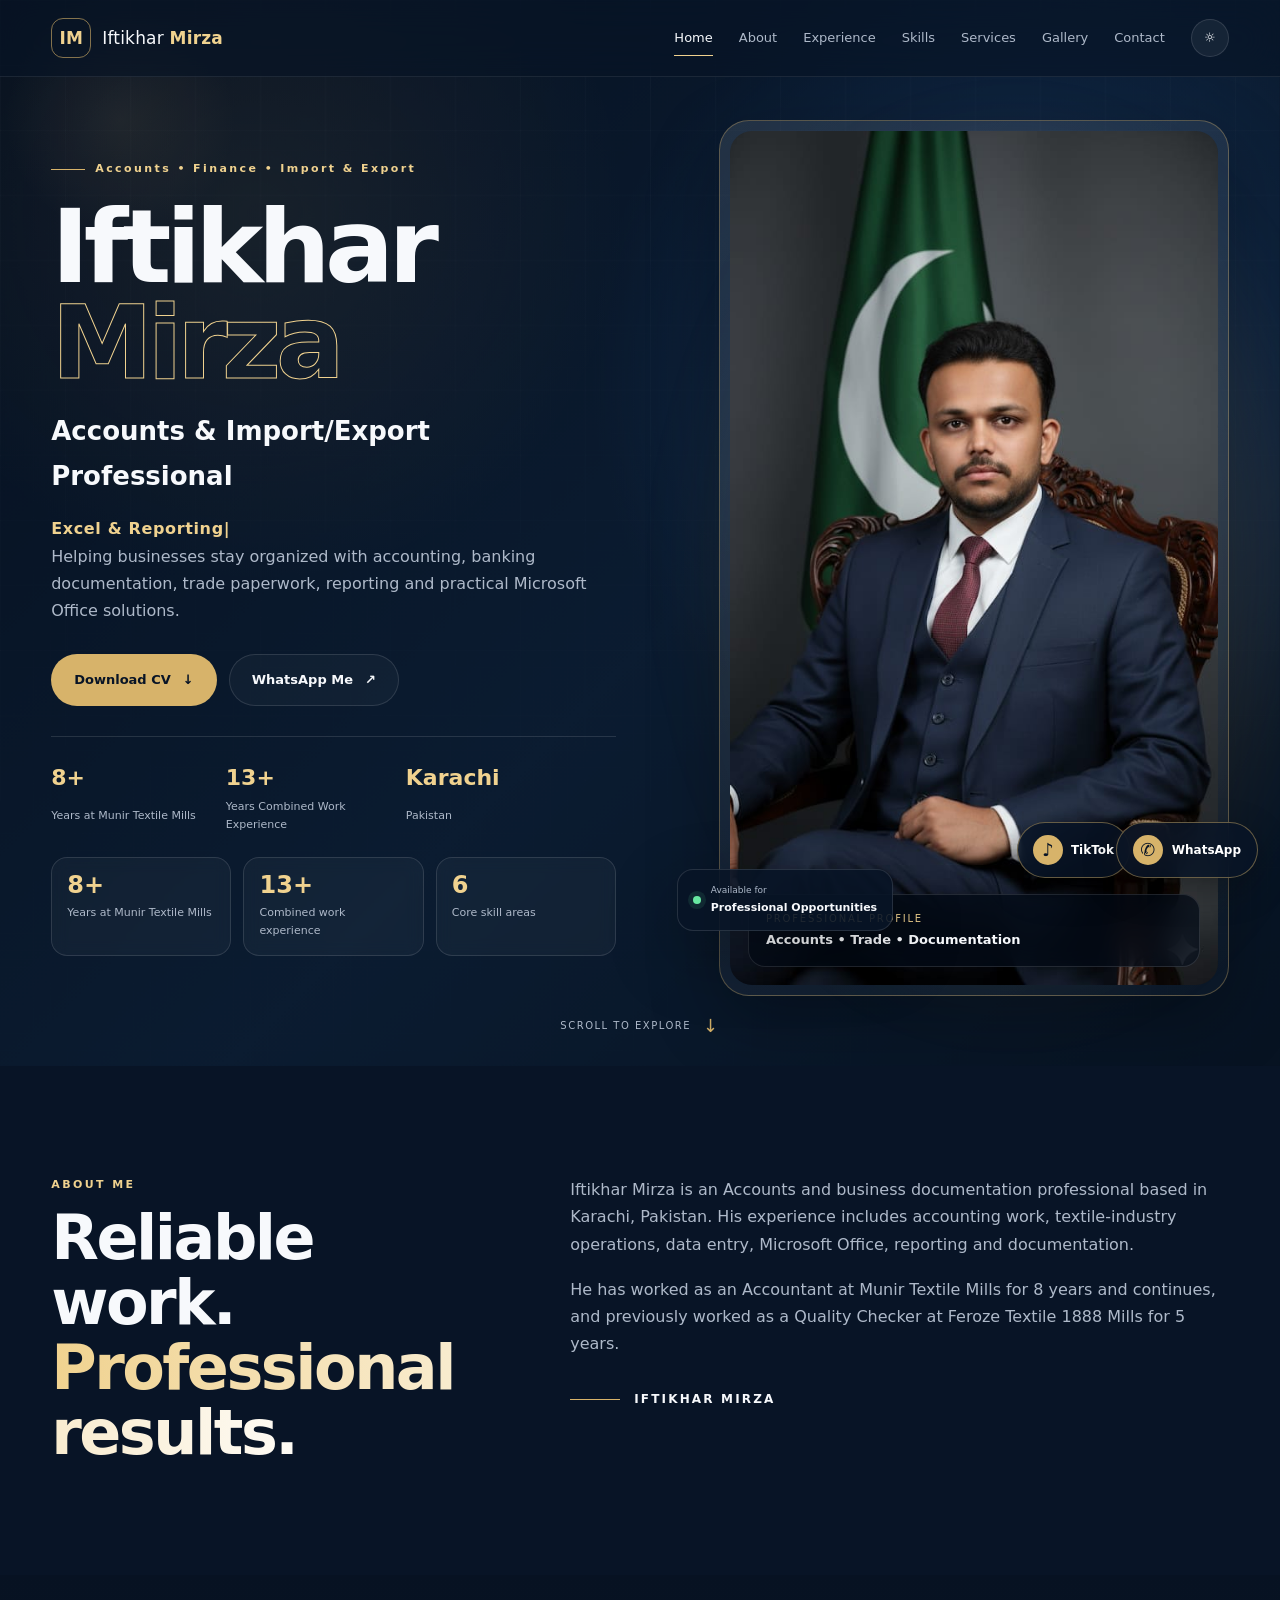
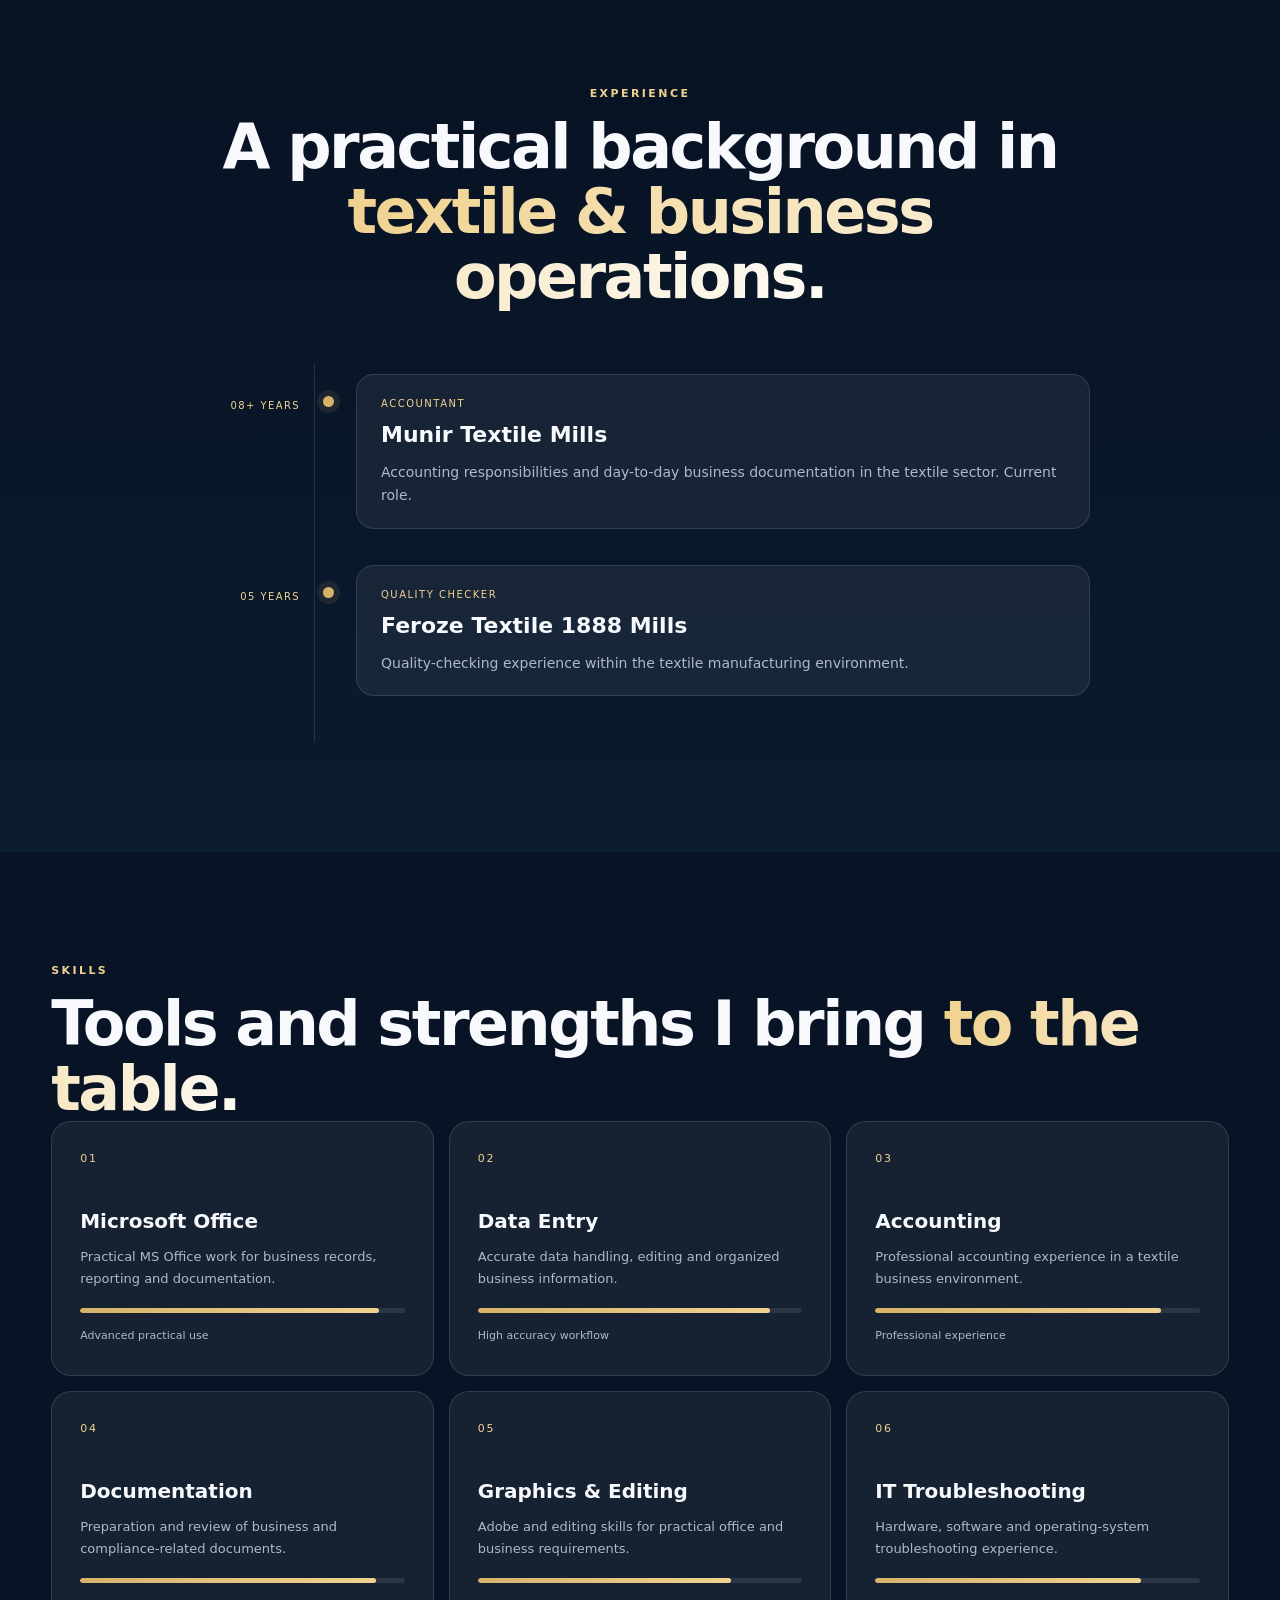
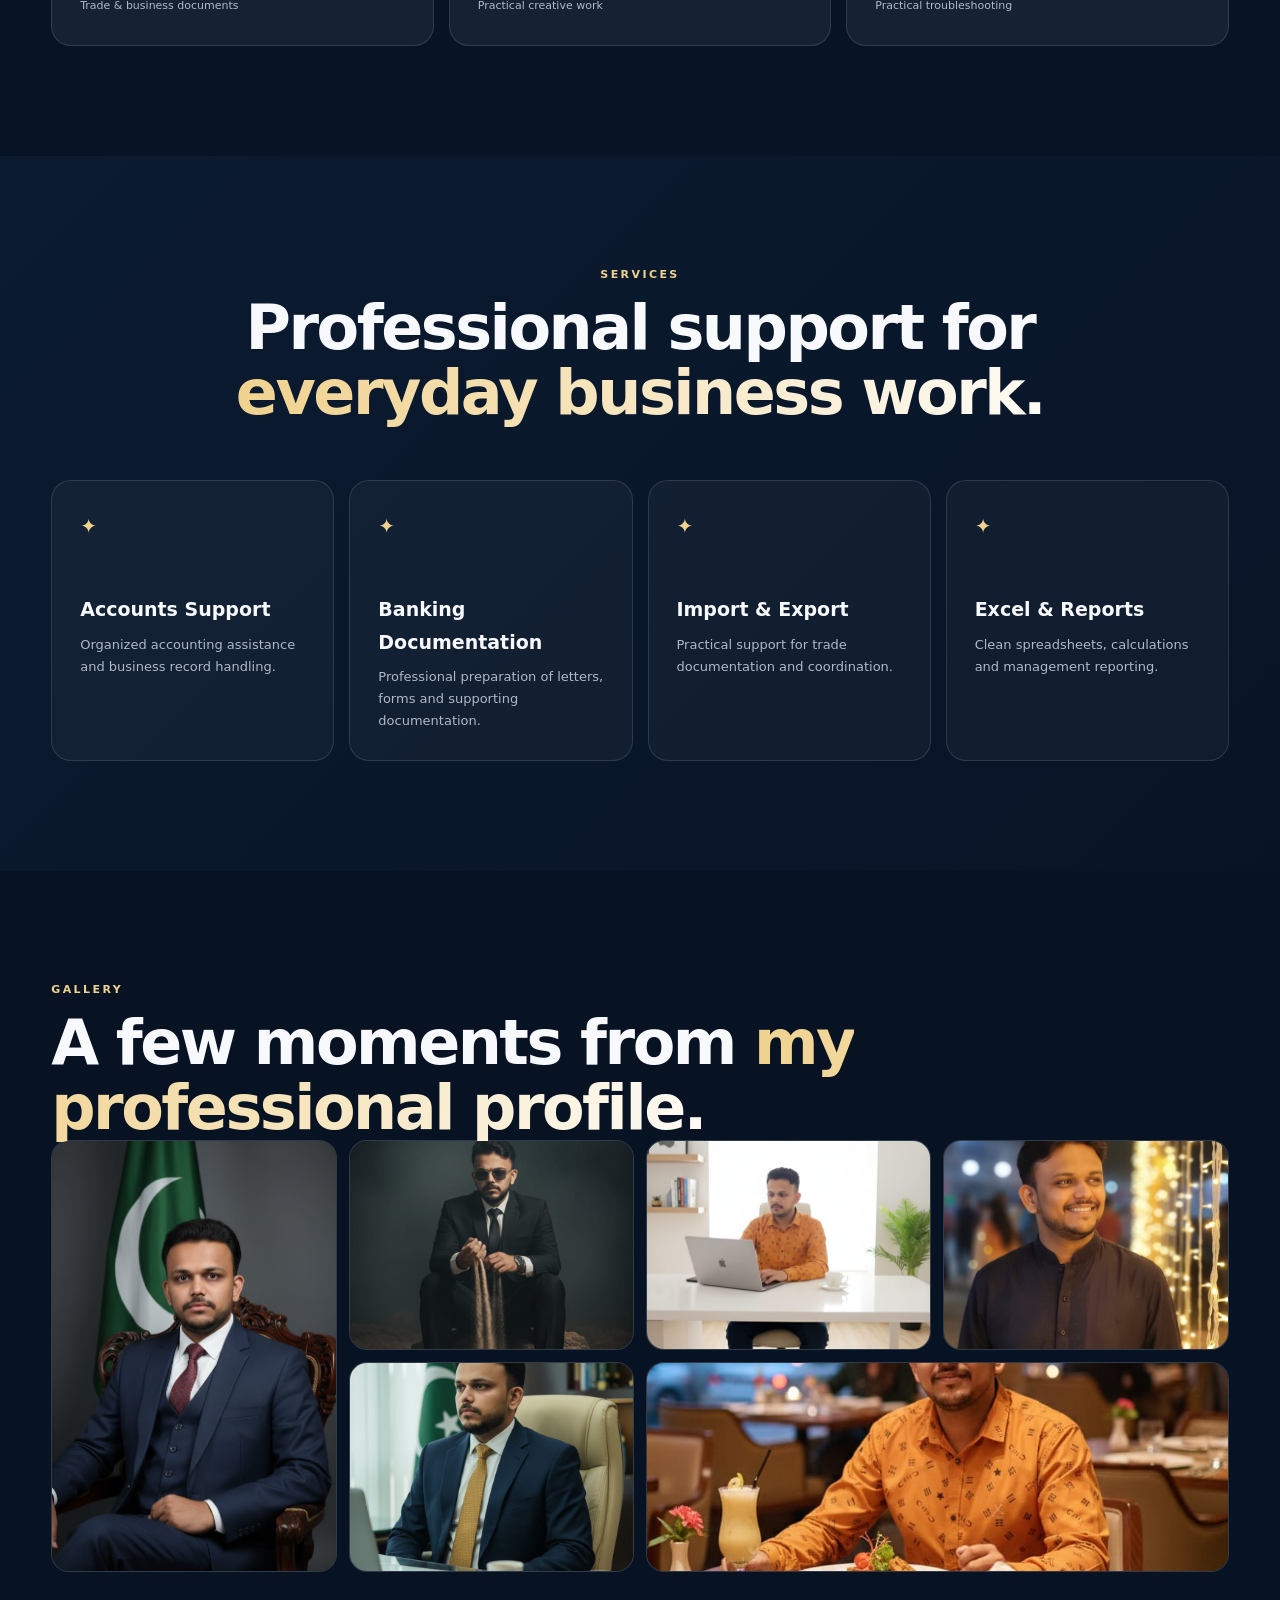
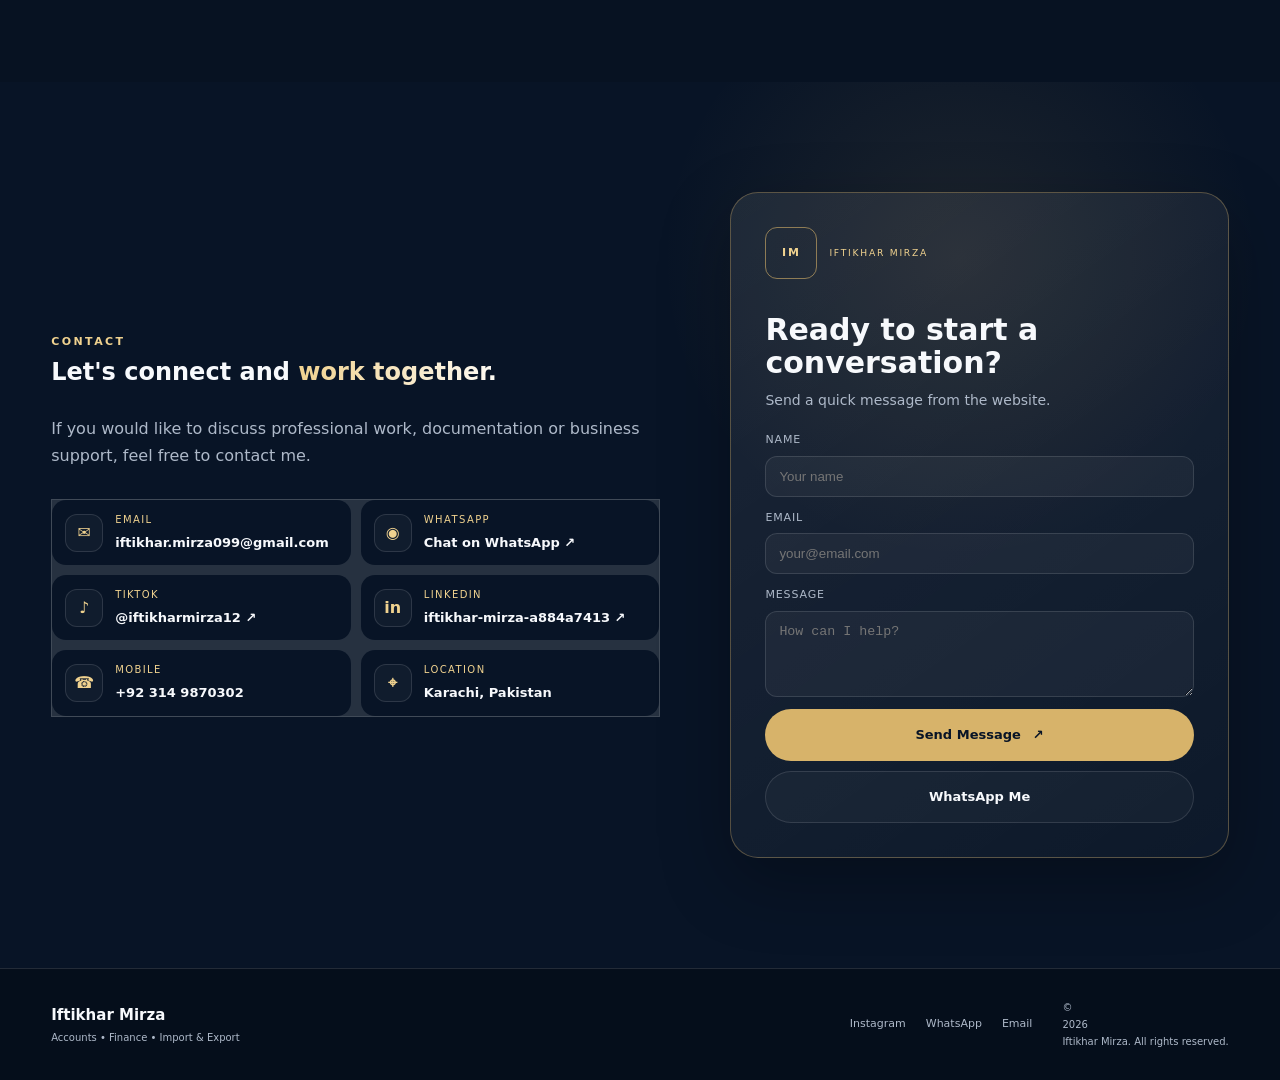
==== commit 31f4887e: "Add files via upload" ====
--- a/index.html
+++ b/index.html
@@ -207,11 +207,13 @@
           <h2>Let's connect and <span>work together.</span></h2>
           <p>If you would like to discuss professional work, documentation or business support, feel free to contact me.</p>
 
-          <div class="contact-list">
-            <a href="mailto:iftikhar.mirza099@gmail.com"><small>Email</small><strong>iftikhar.mirza099@gmail.com</strong></a>
-            <a href="tel:+923149870302"><small>Mobile</small><strong>+92 314 9870302</strong></a>
-            <a href="https://wa.me/923149870302" target="_blank" rel="noopener"><small>WhatsApp</small><strong>Chat on WhatsApp ↗</strong></a>
-            <div><small>Location</small><strong>Karachi, Pakistan</strong></div>
+          <div class="contact-list social-contact-list">
+            <a class="social-link" href="mailto:iftikhar.mirza099@gmail.com"><span class="social-icon email-icon">✉</span><span><small>Email</small><strong>iftikhar.mirza099@gmail.com</strong></span></a>
+            <a class="social-link" href="https://wa.me/923149870302" target="_blank" rel="noopener"><span class="social-icon whatsapp-icon">◉</span><span><small>WhatsApp</small><strong>Chat on WhatsApp ↗</strong></span></a>
+            <a class="social-link" href="https://www.tiktok.com/@iftikharmirza12" target="_blank" rel="noopener"><span class="social-icon tiktok-icon">♪</span><span><small>TikTok</small><strong>@iftikharmirza12 ↗</strong></span></a>
+            <a class="social-link" href="https://www.linkedin.com/in/iftikhar-mirza-a884a7413" target="_blank" rel="noopener"><span class="social-icon linkedin-icon">in</span><span><small>LinkedIn</small><strong>iftikhar-mirza-a884a7413 ↗</strong></span></a>
+            <a class="social-link" href="tel:+923149870302"><span class="social-icon phone-icon">☎</span><span><small>Mobile</small><strong>+92 314 9870302</strong></span></a>
+            <div class="social-link location-link"><span class="social-icon location-icon">⌖</span><span><small>Location</small><strong>Karachi, Pakistan</strong></span></div>
           </div>
         </div>
 
@@ -234,6 +236,7 @@
   </main>
 
 
+  <a class="floating-tiktok" href="https://www.tiktok.com/@iftikharmirza12" target="_blank" rel="noopener" aria-label="Visit Iftikhar Mirza on TikTok"><span>♪</span><b>TikTok</b></a>
   <a class="floating-whatsapp" href="https://wa.me/923149870302" target="_blank" rel="noopener" aria-label="Chat with Iftikhar Mirza on WhatsApp">
     <span>✆</span><b>WhatsApp</b>
   </a>
@@ -252,8 +255,7 @@
     </div>
   </footer>
 
-  <script src="script.js"></script>
-  <div class="lightbox" id="lightbox" aria-hidden="true" role="dialog" aria-modal="true" aria-label="Full screen image viewer">
+    <div class="lightbox" id="lightbox" aria-hidden="true" role="dialog" aria-modal="true" aria-label="Full screen image viewer">
     <button class="lightbox-close" id="lightboxClose" type="button" aria-label="Close image viewer">×</button>
     <button class="lightbox-nav lightbox-prev" id="lightboxPrev" type="button" aria-label="Previous image">‹</button>
     <div class="lightbox-content">
@@ -263,6 +265,8 @@
     </div>
     <button class="lightbox-nav lightbox-next" id="lightboxNext" type="button" aria-label="Next image">›</button>
   </div>
+  <script src="script.js"></script>
+
 
 </body>
 </html>
--- a/style.css
+++ b/style.css
@@ -288,3 +288,7 @@
 
 .cursor-spotlight{position:fixed;left:0;top:0;width:240px;height:240px;border-radius:50%;pointer-events:none;z-index:0;background:radial-gradient(circle,rgba(215,179,106,.08),transparent 68%);mix-blend-mode:screen;transition:transform .08s linear}
 @media(prefers-reduced-motion:reduce){.cursor-spotlight{display:none}}
+
+/* Social icon links */
+.social-contact-list{gap:10px!important}.social-link{display:flex!important;align-items:center;gap:12px!important;padding:10px 12px;border:1px solid transparent;border-radius:14px;transition:.25s}.social-link:hover{border-color:var(--line);background:rgba(255,255,255,.035);transform:translateX(4px)}.social-icon{width:38px;height:38px;flex:0 0 38px;border-radius:12px;display:grid;place-items:center;border:1px solid var(--line);font-weight:800;color:var(--gold2);background:rgba(255,255,255,.035)}.social-link small,.social-link strong{display:block}.social-link small{margin-bottom:2px}.linkedin-icon{font-size:16px}.floating-tiktok{position:fixed;right:150px;bottom:22px;z-index:990;display:flex;align-items:center;gap:8px;padding:12px 15px;border:1px solid rgba(215,179,106,.45);border-radius:999px;background:rgba(8,20,38,.82);color:#fff;box-shadow:0 12px 35px rgba(0,0,0,.25);backdrop-filter:blur(12px);transition:.3s}.floating-tiktok span{width:30px;height:30px;border-radius:50%;display:grid;place-items:center;background:var(--gold);color:#081426;font-size:18px;font-weight:800}.floating-tiktok:hover{transform:translateY(-5px)}.floating-tiktok b{font-size:12px}
+@media(max-width:700px){.floating-tiktok{right:120px;bottom:14px;padding:9px 12px}.floating-tiktok b{display:none}.social-link{padding:9px 8px}}
